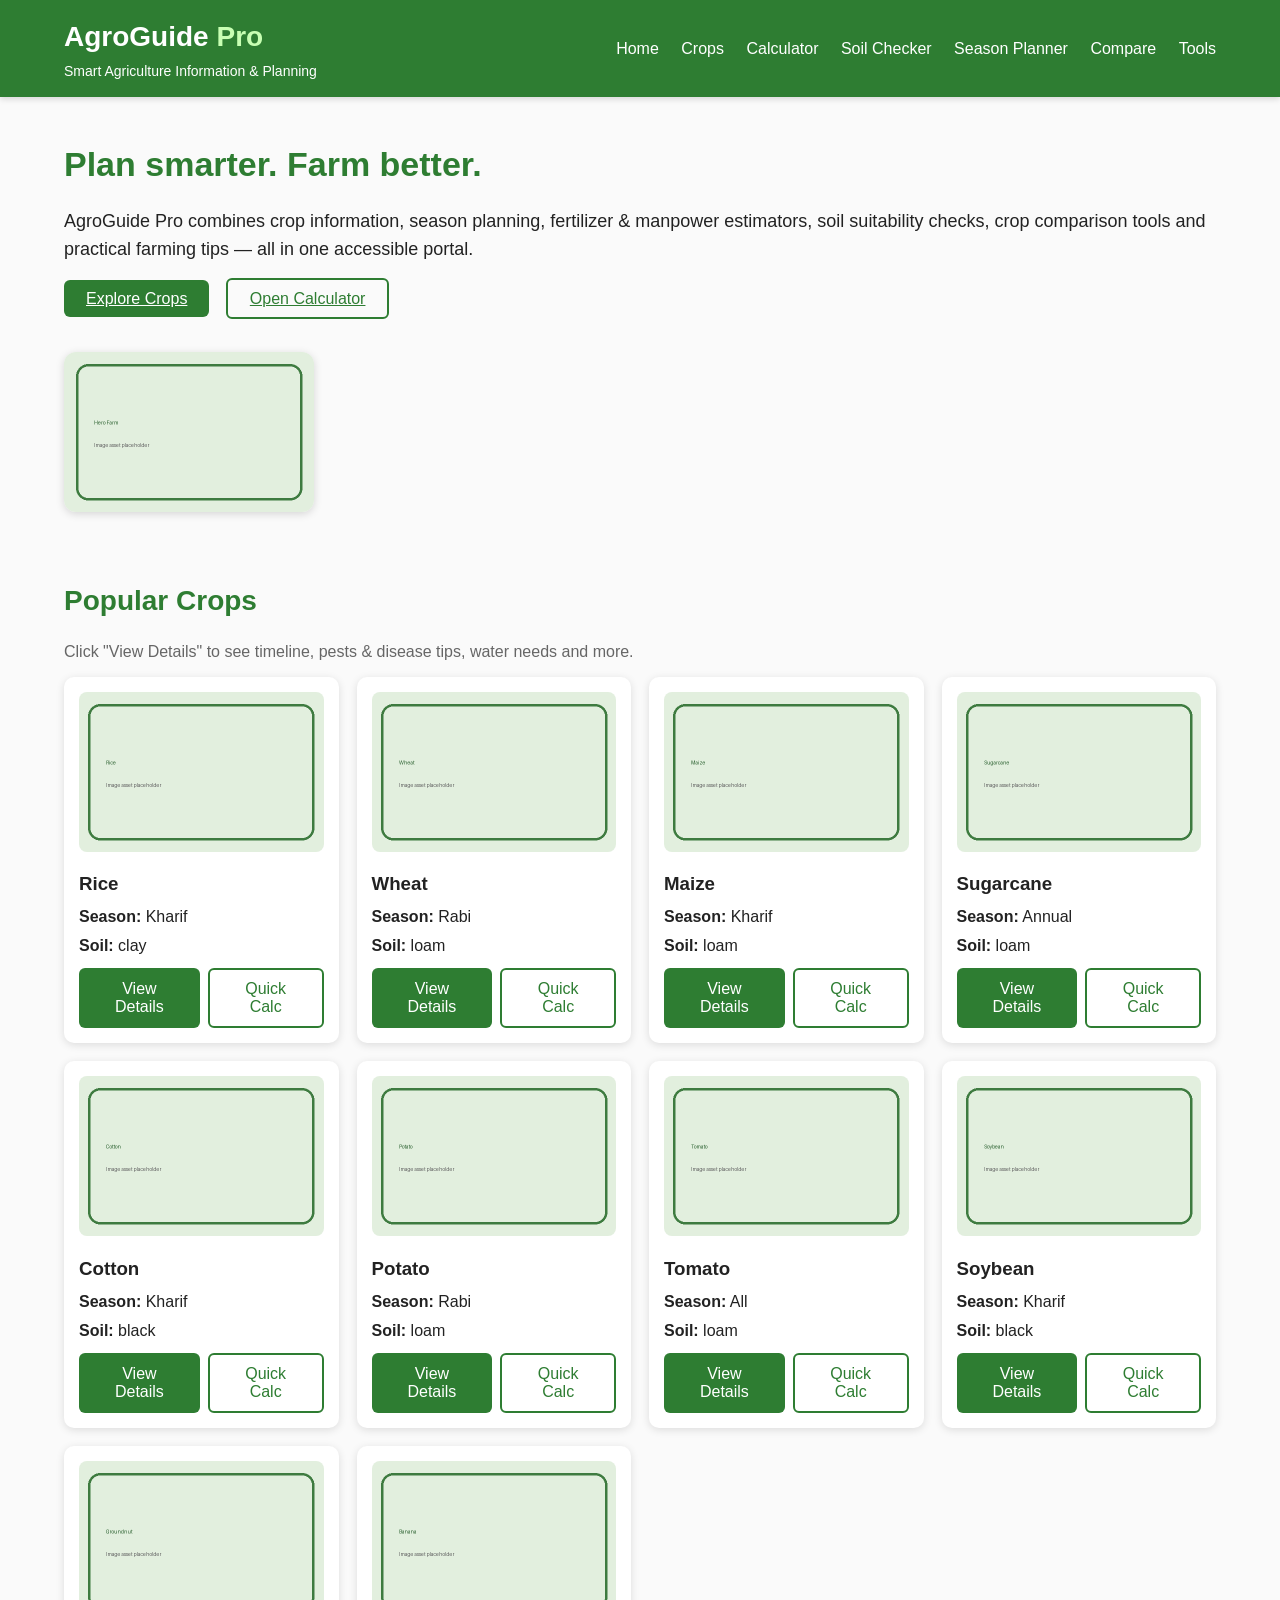
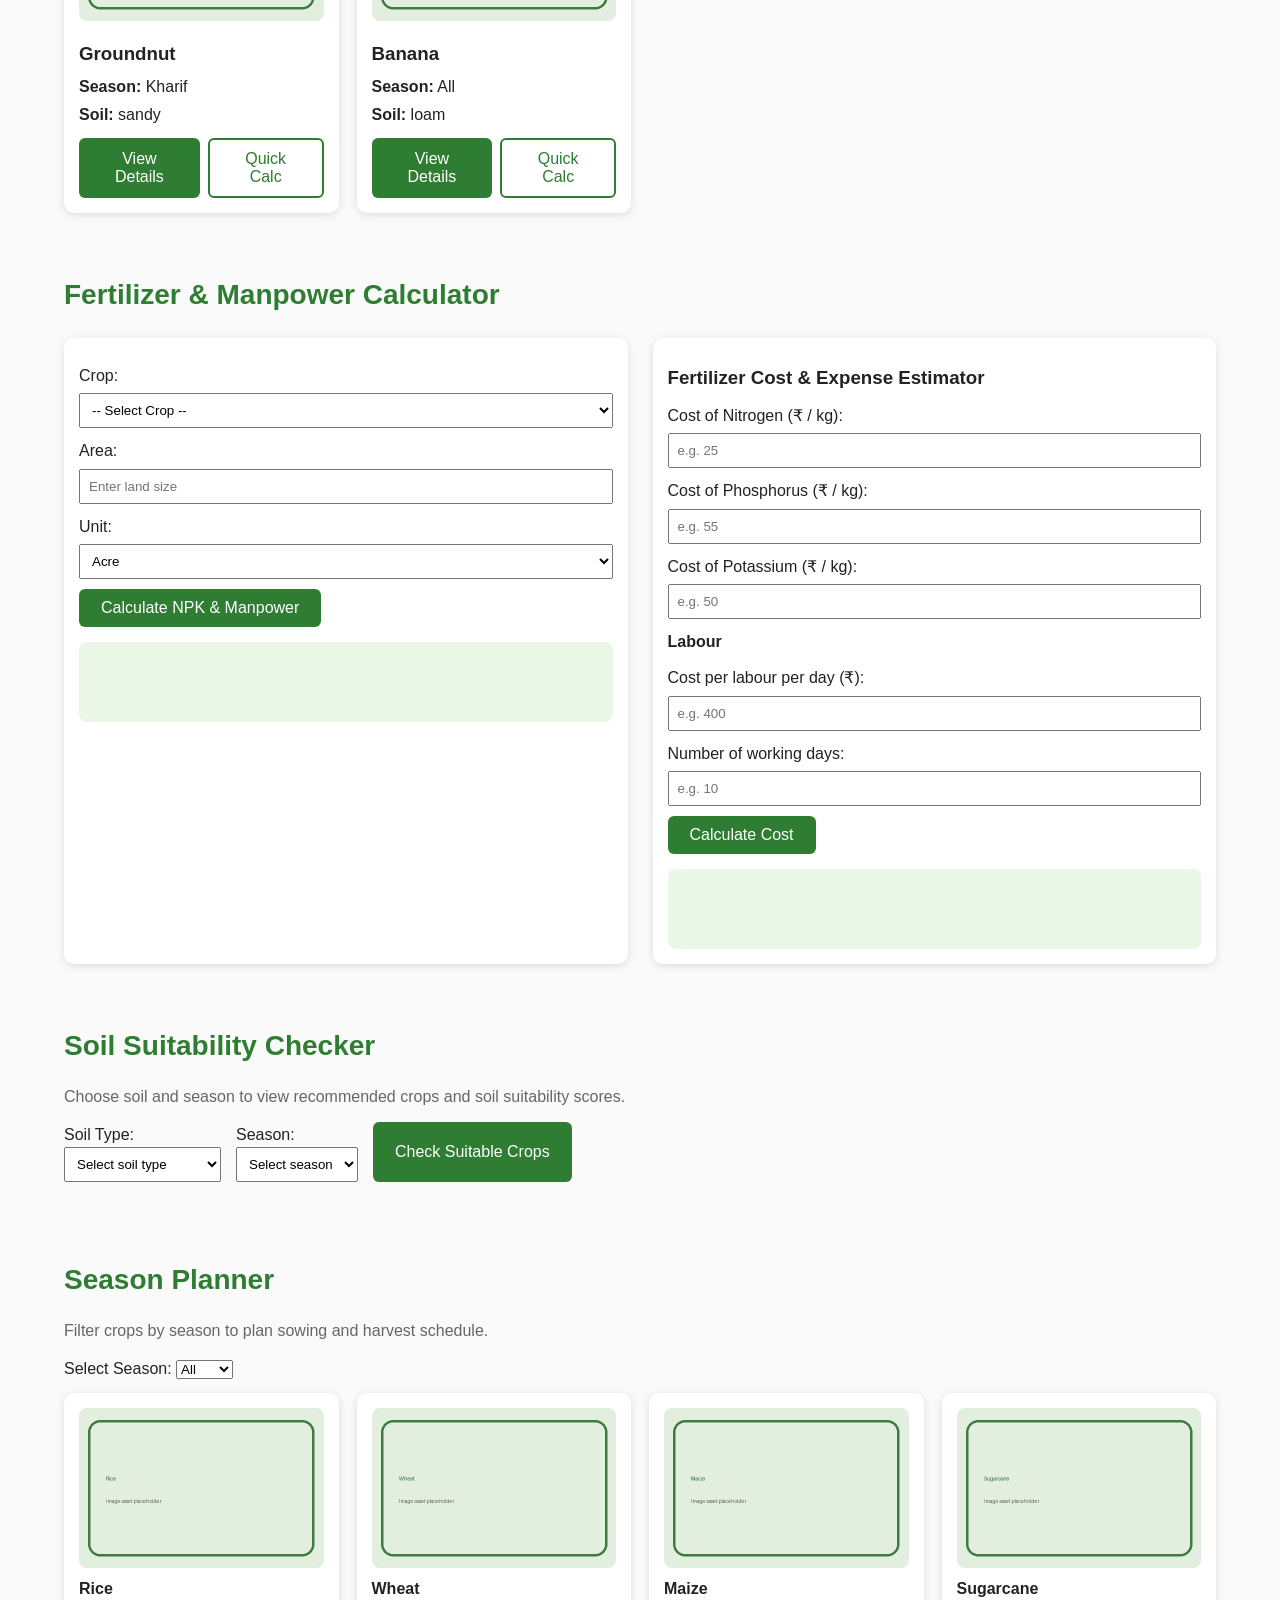
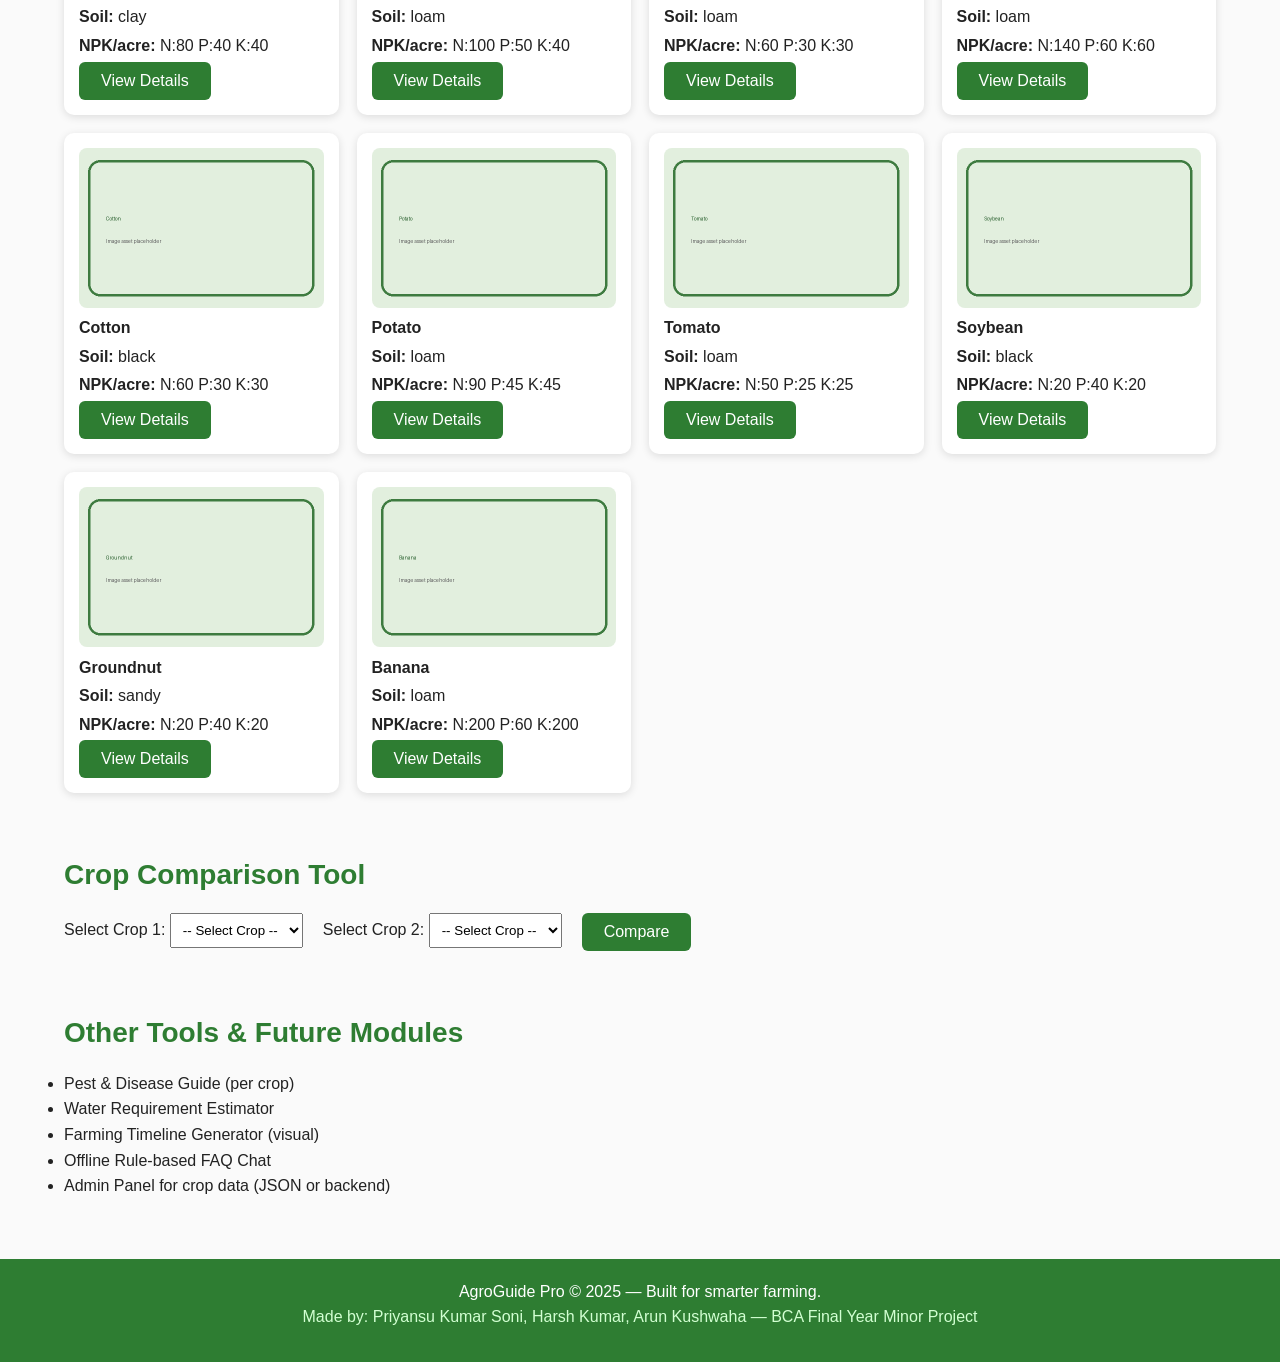
==== index.html @ 1625649f "Fix GitHub Pages deployment structure" ====
<!DOCTYPE html>
<html lang="en">
<head>
  <meta charset="utf-8" />
  <meta name="viewport" content="width=device-width,initial-scale=1" />
  <title>AgroGuide Pro — Smart Agriculture Portal</title>

  <!-- Replace with your own favicon if you want -->
  <link rel="icon" href="images/favicon.png" type="image/png">

  <!-- Main stylesheet -->
  <link rel="stylesheet" href="style.css" />
</head>
<body>

  <!-- HEADER -->
  <header>
    <div class="container header-flex">
      <div class="brand">
        <h1 class="logo">AgroGuide <span>Pro</span></h1>
        <p class="tagline">Smart Agriculture Information & Planning</p>
      </div>

      <nav class="main-nav">
        <a href="#home">Home</a>
        <a href="#crops">Crops</a>
        <a href="#calculator">Calculator</a>
<a href="#soil-checker">Soil Checker</a>
        <a href="#season">Season Planner</a>
        <a href="#compare">Compare</a>
        <a href="#tools">Tools</a>
      </nav>
    </div>
  </header>

  <!-- MAIN -->
  <main class="container">

    <!-- HERO -->
    <section id="home" class="hero">
      <div class="hero-left">
        <h2>Plan smarter. Farm better.</h2>
        <p>
          AgroGuide Pro combines crop information, season planning, fertilizer & manpower estimators,
          soil suitability checks, crop comparison tools and practical farming tips — all in one accessible portal.
        </p>

        <div class="hero-cta">
          <a href="#crops" class="btn">Explore Crops</a>
          <a href="#calculator" class="btn btn-outline">Open Calculator</a>
        </div>
      </div>

      <div class="hero-right">
<!-- decorative / placeholder image -->
        <img src="images/hero-farm.png" alt="Farming" />
      </div>
    </section>

    <!-- CROPS GRID -->
    <section id="crops" class="section">
      <h2>Popular Crops</h2>
      <p class="muted">Click "View Details" to see timeline, pests & disease tips, water needs and more.</p>
      <div id="cropGrid" class="grid"></div>
    </section>

    <!-- CALCULATOR -->
    <section id="calculator" class="section">
      <h2>Fertilizer & Manpower Calculator</h2>

      <div class="calc-grid">
        <div class="card calc">

          <label>Crop:
            <select id="calcCrop"></select>
          </label>

          <label>Area:
            <input type="number" id="calcArea" placeholder="Enter land size" min="0.1" step="0.1" />
          </label>
<label>Unit:
            <select id="calcUnit">
              <option value="acre">Acre</option>
              <option value="hectare">Hectare</option>
            </select>
          </label>

          <button id="calcBtn" class="btn">Calculate NPK & Manpower</button>

          <pre id="calcResult" class="result"></pre>
        </div>

        <div class="card cost">
          <h3>Fertilizer Cost & Expense Estimator</h3>

          <label>Cost of Nitrogen (₹ / kg):
            <input type="number" id="costN" placeholder="e.g. 25" />
          </label>
          <label>Cost of Phosphorus (₹ / kg):
            <input type="number" id="costP" placeholder="e.g. 55" />
          </label>
          <label>Cost of Potassium (₹ / kg):
            <input type="number" id="costK" placeholder="e.g. 50" />
          </label>

          <h4>Labour</h4>
          <label>Cost per labour per day (₹):
<input type="number" id="labourCost" placeholder="e.g. 400" />
          </label>
          <label>Number of working days:
            <input type="number" id="labourDays" placeholder="e.g. 10" />
          </label>

          <button id="costCalcBtn" class="btn">Calculate Cost</button>

          <div id="costResult" class="result"></div>
        </div>
      </div>
    </section>

    <!-- SOIL SUITABILITY -->
    <section id="soil-checker" class="section">
      <h2>Soil Suitability Checker</h2>
      <p class="muted">Choose soil and season to view recommended crops and soil suitability scores.</p>

      <div class="inline-controls">
        <label>Soil Type:
          <select id="soilTypeSelect">
            <option value="">Select soil type</option>
            <option value="Loamy">Loamy</option>
            <option value="Sandy">Sandy</option>
            <option value="Sandy Loam">Sandy Loam</option>
            <option value="Clayey">Clayey</option>
            <option value="Well-drained Loamy">Well-drained Loamy</option>
</select>
        </label>

        <label>Season:
          <select id="soilSeasonSelect">
            <option value="">Select season</option>
            <option value="kharif">Kharif</option>
            <option value="rabi">Rabi</option>
            <option value="zaid">Zaid</option>
          </select>
        </label>

        <button class="btn" id="soilCheckBtn">Check Suitable Crops</button>
      </div>

      <div id="soilResult" class="grid" style="margin-top:16px;"></div>
    </section>

    <!-- SEASON PLANNER -->
    <section id="season" class="section">
      <h2>Season Planner</h2>
      <p class="muted">Filter crops by season to plan sowing and harvest schedule.</p>

      <label>Select Season:
        <select id="seasonSelect">
          <option value="all">All</option>
          <option value="kharif">Kharif</option>
<option value="rabi">Rabi</option>
          <option value="zaid">Zaid</option>
        </select>
      </label>

      <div id="seasonGrid" class="grid" style="margin-top:12px;"></div>
    </section>

    <!-- COMPARE TOOL -->
    <section id="compare" class="section">
      <h2>Crop Comparison Tool</h2>

      <div class="compare-controls">
        <label>Select Crop 1:
          <select id="compare1"></select>
        </label>

        <label>Select Crop 2:
          <select id="compare2"></select>
        </label>

        <button class="btn" id="compareBtn">Compare</button>
      </div>

      <div id="comparisonResult" style="margin-top:12px;"></div>
    </section>
<!-- TOOLS (other modules & placeholders) -->
    <section id="tools" class="section">
      <h2>Other Tools & Future Modules</h2>
      <ul>
        <li>Pest & Disease Guide (per crop)</li>
        <li>Water Requirement Estimator</li>
        <li>Farming Timeline Generator (visual)</li>
        <li>Offline Rule-based FAQ Chat</li>
        <li>Admin Panel for crop data (JSON or backend)</li>
      </ul>
    </section>

  </main>

  <!-- FOOTER -->
  <footer>
    <div class="container">
      <p>AgroGuide Pro © 2025 — Built for smarter farming.</p>
      <p class="muted">Made by: Priyansu Kumar Soni, Harsh Kumar, Arun Kushwaha — BCA Final Year
Minor Project</p>
    </div>
  </footer>

  <!-- Crop Details Modal (placed at end to avoid layout shift) -->
  <div id="cropModal" class="modal" aria-hidden="true">
    <div class="modal-content">
      <button class="close-btn" onclick="closeCropDetails()" aria-label="Close">&times;</button>
<div id="modalBody"></div>
    </div>
  </div>

  <!-- Main JS -->
  <script src="script.js"></script>

  <!-- Small inline helper for accessibility (optional) -->
  <script>
    // ensure keyboard accessibility for modal close
    document.addEventListener('keydown', function(e) {
      if (e.key === "Escape") {
        const modal = document.getElementById('cropModal');
        if (modal && modal.style.display === 'flex') closeCropDetails();
      }
    });
  </script>
</body>
</html>
---- style.css ----
/* -------------------------------------------------------
   GENERAL RESET
---------------------------------------------------------*/
* {
  margin: 0;
padding: 0;
  box-sizing: border-box;
}

html {
  scroll-behavior: smooth;
}

body {
  font-family: "Segoe UI", Arial, sans-serif;
  color: #222;
  background: #fafafa;
  line-height: 1.6;
}

.container {
  width: 90%;
  max-width: 1250px;
  margin: auto;
}

/* -------------------------------------------------------
   HEADER & NAVBAR
---------------------------------------------------------*/
header {
  background: #2e7d32;
  padding: 15px 0;
color: #fff;
  box-shadow: 0 2px 6px rgba(0,0,0,0.15);
}

.header-flex {
  display: flex;
  justify-content: space-between;
  align-items: center;
}

.logo {
  font-size: 28px;
  font-weight: 700;
}

.logo span {
  color: #c8ffb3;
}

.tagline {
  font-size: 14px;
}

.main-nav a {
  color: white;
  margin-left: 18px;
  font-size: 16px;
text-decoration: none;
  font-weight: 500;
}

.main-nav a:hover {
  text-decoration: underline;
}

/* -------------------------------------------------------
   HERO SECTION (Updated)
---------------------------------------------------------*/
.hero {
  margin-top: 40px;
  display: flex;
  align-items: center;
  justify-content: space-between;
  gap: 40px;
  flex-wrap: wrap; /* Makes it responsive */
}

.hero-left h2 {
  font-size: 34px;
  margin-bottom: 15px;
  color: #2e7d32;
}

.hero-left p {
font-size: 18px;
  margin-bottom: 22px;
}

.hero-cta .btn {
  margin-right: 12px;
}

/* FIXED IMAGE SIZE */
.hero-right img {
  width: 250px;         /* ↓ Smaller and cleaner */
  max-width: 100%;      /* Prevents overflow */
  height: auto;
  border-radius: 12px;
  box-shadow: 0 2px 8px rgba(0,0,0,0.15);
}

/* Optional: center image on small screens */
@media (max-width: 768px) {
  .hero {
    flex-direction: column-reverse;
    text-align: center;
  }

  .hero-right img {
    width: 200px;  /* even smaller on mobile */
  }
}


/* -------------------------------------------------------
   BUTTONS
---------------------------------------------------------*/
.btn {
  padding: 10px 22px;
  font-size: 16px;
  background: #2e7d32;
  border: none;
  border-radius: 6px;
  color: white;
  cursor: pointer;
}

.btn:hover {
  background: #236227;
}

.btn-outline {
  background: transparent;
  border: 2px solid #2e7d32;
  color: #2e7d32;
}

.btn-outline:hover {
background: #2e7d32;
  color: white;
}

/* -------------------------------------------------------
   SECTION STYLING
---------------------------------------------------------*/
.section {
  margin-top: 60px;
}

.section h2 {
  font-size: 28px;
  margin-bottom: 15px;
  color: #2e7d32;
}

.muted {
  color: #666;
  margin-bottom: 12px;
}

/* -------------------------------------------------------
   CROPS GRID
---------------------------------------------------------*/
.grid {
  display: grid;
grid-template-columns: repeat(auto-fill, minmax(230px, 1fr));
  gap: 18px;
}

.card, .crop-card {
  background: white;
  padding: 15px;
  border-radius: 10px;
  box-shadow: 0 2px 8px rgba(0,0,0,0.12);
}

.crop-card img,
.card img {
  width: 100%;
  height: 160px;
  object-fit: cover;
  border-radius: 8px;
}

.card h3, .crop-card h3 {
  margin: 10px 0 5px 0;
}

.card p, .crop-card p {
  margin: 3px 0;
}
/* -------------------------------------------------------
   CALCULATOR
---------------------------------------------------------*/
.calc-grid {
  display: grid;
  grid-template-columns: 1fr 1fr;
  gap: 25px;
  margin-top: 20px;
}

.card.calc label,
.card.cost label {
  display: block;
  margin: 10px 0;
}

.card.calc input,
.card.cost input,
.card.calc select,
.card.cost select {
  width: 100%;
  padding: 8px;
  margin-top: 5px;
}

.result {
  margin-top: 15px;
padding: 12px;
  background: #eaf7e6;
  border-radius: 8px;
  min-height: 80px;
}

/* -------------------------------------------------------
   SOIL CHECKER
---------------------------------------------------------*/
.inline-controls {
  display: flex;
  gap: 15px;
  flex-wrap: wrap;
}

.inline-controls label {
  display: flex;
  flex-direction: column;
}

.inline-controls select {
  padding: 8px;
}

/* -------------------------------------------------------
   COMPARE TOOL
---------------------------------------------------------*/
.compare-controls {
  display: flex;
  gap: 20px;
  flex-wrap: wrap;
}

.compare-controls select {
  padding: 8px;
}

.compare-table {
  width: 100%;
  border-collapse: collapse;
}

.compare-table th,
.compare-table td {
  border: 1px solid #ccc;
  padding: 10px;
  text-align: center;
}

.compare-table th {
  background: #e8f5e9;
}

/* -------------------------------------------------------
MODAL
---------------------------------------------------------*/
.modal {
  display: none;
  position: fixed;
  z-index: 999;
  left: 0; top: 0;
  width: 100%;
  height: 100%;
  background: rgba(0,0,0,0.55);
  justify-content: center;
  align-items: center;
  padding: 20px;
}

.modal-content {
  background: #fff;
  width: 90%;
  max-width: 700px;
  border-radius: 12px;
  padding: 20px;
  max-height: 85vh;
  overflow-y: auto;
  position: relative;
  animation: fadeIn 0.2s ease;
}
.close-btn {
  position: absolute;
  right: 14px;
  top: 10px;
  font-size: 28px;
  cursor: pointer;
  border: none;
  background: transparent;
}

.modal-section {
  margin-top: 15px;
}

.modal-section h3 {
  color: #236227;
  margin-bottom: 8px;
}

@keyframes fadeIn {
  from { opacity: 0; transform: scale(0.9); }
  to { opacity: 1; transform: scale(1); }
}

/* -------------------------------------------------------
   FOOTER
---------------------------------------------------------*/
footer {
  margin-top: 60px;
  background: #2e7d32;
  padding: 20px 0;
  text-align: center;
  color: white;
}

footer .muted {
  color: #d2ffd2;
}

/* -------------------------------------------------------
   RESPONSIVE
---------------------------------------------------------*/
@media (max-width: 900px) {
  .hero {
    flex-direction: column;
    text-align: center;
  }

  .hero-right img {
    width: 90%;
  }

  .calc-grid {
    grid-template-columns: 1fr;
}

  .inline-controls,
  .compare-controls {
    flex-direction: column;
  }
}
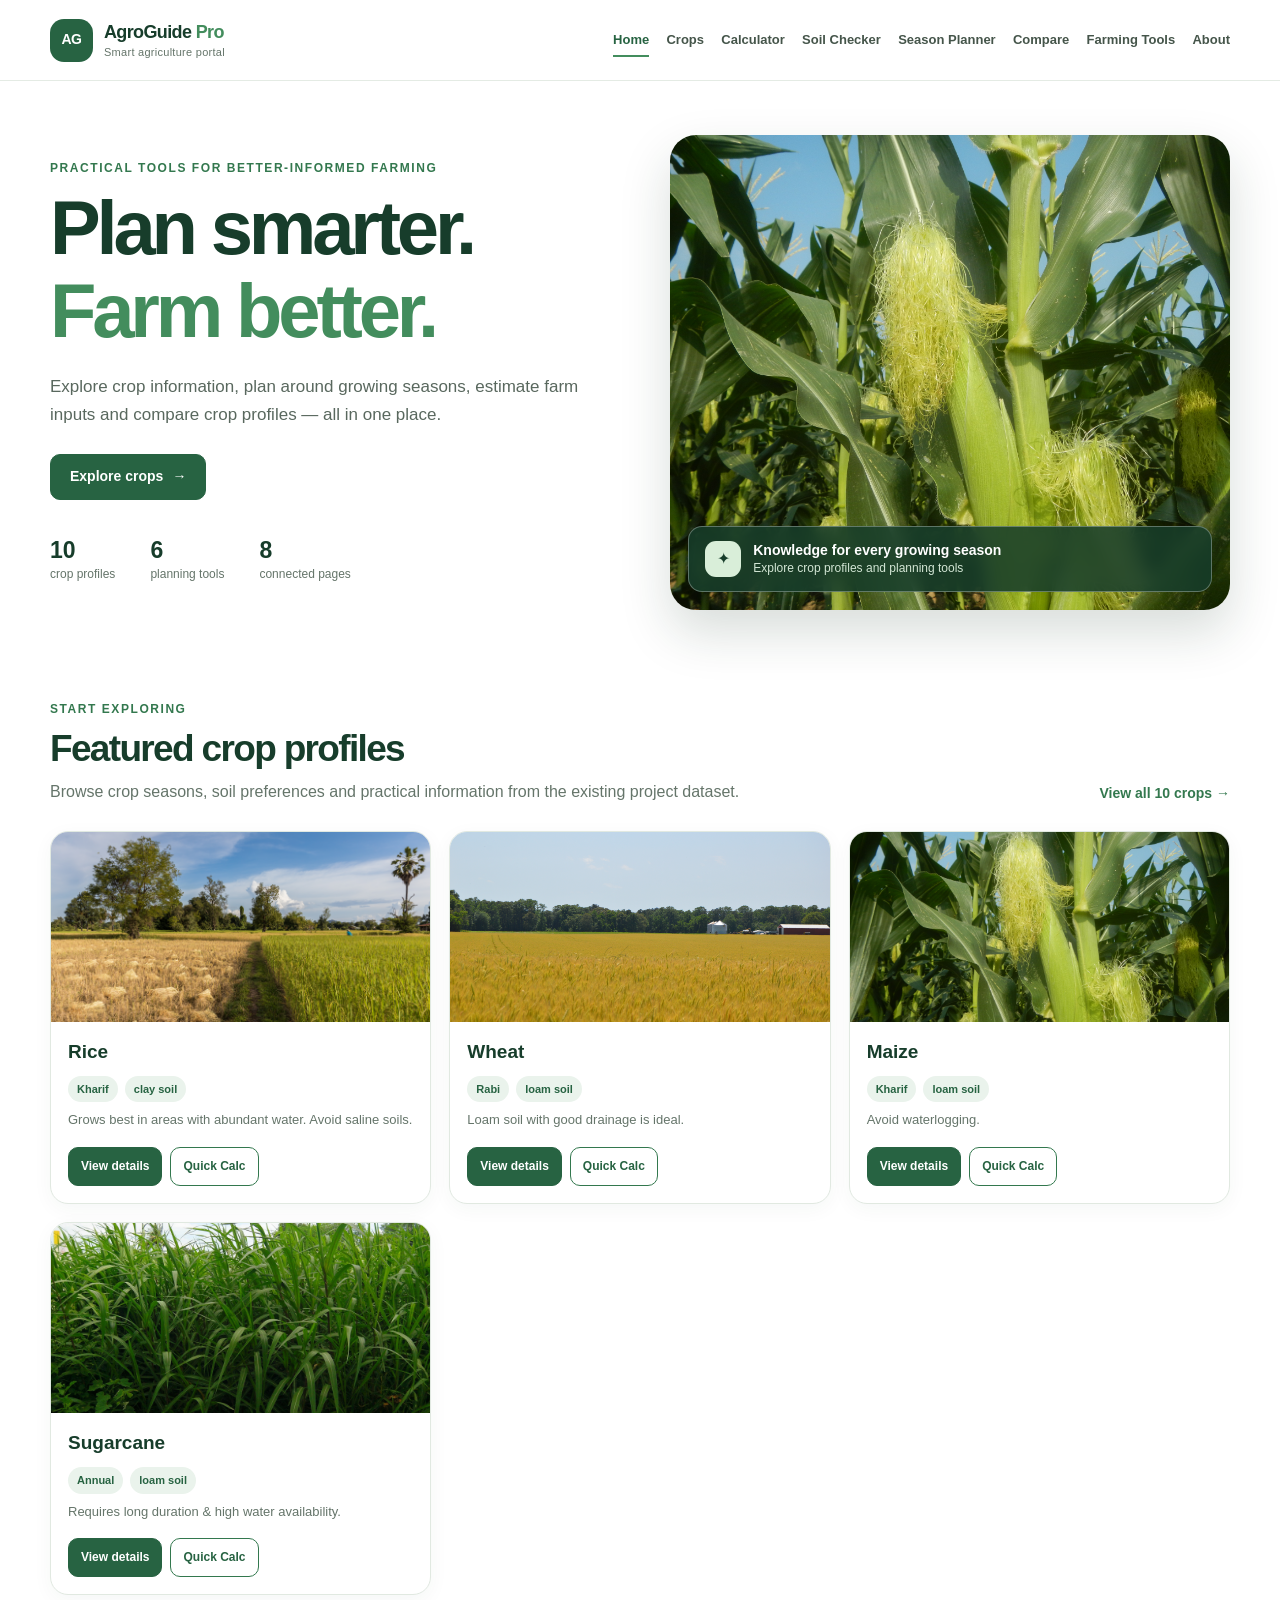
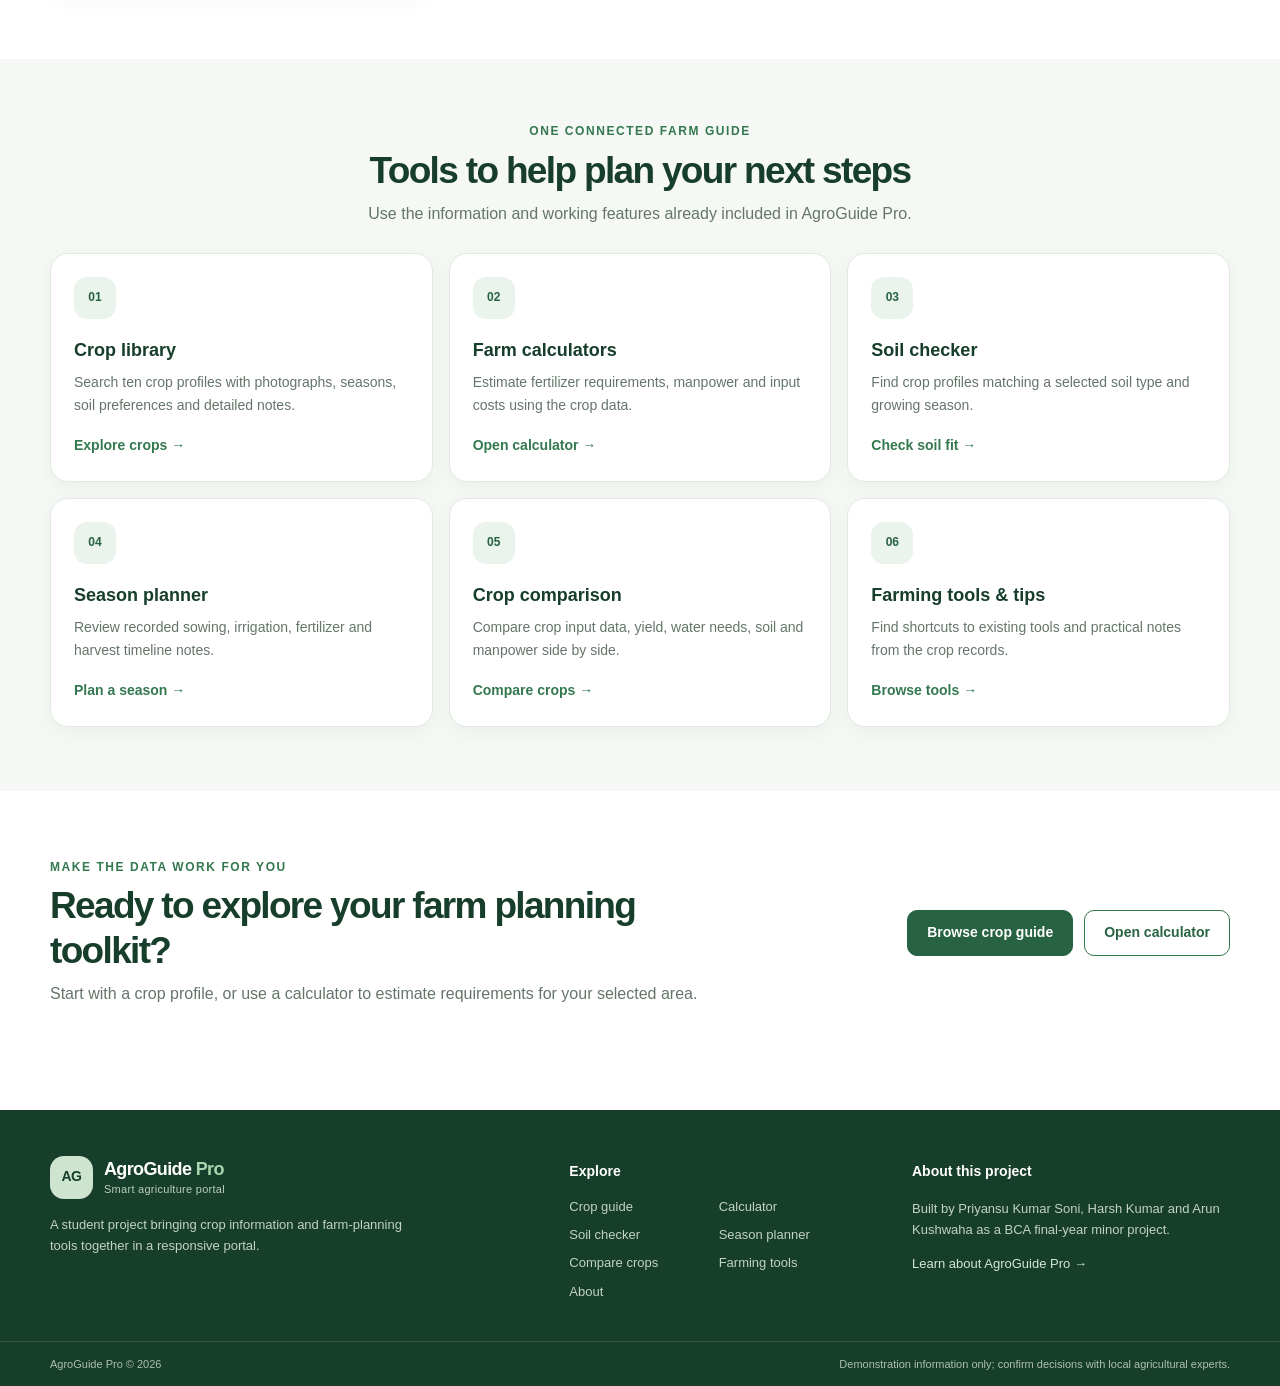
==== commit 79fa05d5: "Update AgroGuide pro website features" ====
--- a/index.html
+++ b/index.html
@@ -1,233 +1,97 @@
 <!DOCTYPE html>
 <html lang="en">
 <head>
-  <meta charset="utf-8" />
-  <meta name="viewport" content="width=device-width,initial-scale=1" />
-  <title>AgroGuide Pro — Smart Agriculture Portal</title>
-
-  <!-- Replace with your own favicon if you want -->
-  <link rel="icon" href="images/favicon.png" type="image/png">
-
-  <!-- Main stylesheet -->
-  <link rel="stylesheet" href="style.css" />
+  <meta charset="utf-8">
+  <meta name="viewport" content="width=device-width, initial-scale=1">
+  <meta name="theme-color" content="#173d2b">
+  <meta name="description" content="Explore AgroGuide Pro's crop library, farm calculators, soil checker and season planning tools.">
+  <title>AgroGuide Pro | Plan smarter. Farm better.</title>
+  <link rel="icon" type="image/svg+xml" href="favicon.svg">
+  <link rel="stylesheet" href="style.css">
+  <script src="script.js" defer></script>
 </head>
 <body>
-
-  <!-- HEADER -->
-  <header>
-    <div class="container header-flex">
-      <div class="brand">
-        <h1 class="logo">AgroGuide <span>Pro</span></h1>
-        <p class="tagline">Smart Agriculture Information & Planning</p>
-      </div>
-
-      <nav class="main-nav">
-        <a href="#home">Home</a>
-        <a href="#crops">Crops</a>
-        <a href="#calculator">Calculator</a>
-<a href="#soil-checker">Soil Checker</a>
-        <a href="#season">Season Planner</a>
-        <a href="#compare">Compare</a>
-        <a href="#tools">Tools</a>
+  <header class="site-header">
+    <div class="container header-inner">
+      <a class="brand" href="index.html" aria-label="AgroGuide Pro home">
+        <span class="brand-mark" aria-hidden="true">AG</span>
+        <span class="brand-copy"><span class="brand-name">AgroGuide <span>Pro</span></span><span class="brand-tagline">Smart agriculture portal</span></span>
+      </a>
+      <button class="menu-toggle" type="button" aria-label="Open navigation menu" aria-expanded="false" aria-controls="mainNav">
+        <svg viewBox="0 0 24 24" fill="none" stroke="currentColor" stroke-width="2" aria-hidden="true"><path d="M4 6h16M4 12h16M4 18h16"></path></svg>
+      </button>
+      <nav class="main-nav" id="mainNav" aria-label="Main navigation">
+        <a href="index.html" aria-current="page">Home</a><a href="crops.html">Crops</a><a href="calculator.html">Calculator</a><a href="soil-checker.html">Soil Checker</a><a href="season-planner.html">Season Planner</a><a href="crop-comparison.html">Compare</a><a href="farming-tools.html">Farming Tools</a><a href="about.html">About</a>
       </nav>
     </div>
   </header>
 
-  <!-- MAIN -->
-  <main class="container">
-
-    <!-- HERO -->
-    <section id="home" class="hero">
-      <div class="hero-left">
-        <h2>Plan smarter. Farm better.</h2>
-        <p>
-          AgroGuide Pro combines crop information, season planning, fertilizer & manpower estimators,
-          soil suitability checks, crop comparison tools and practical farming tips — all in one accessible portal.
-        </p>
-
-        <div class="hero-cta">
-          <a href="#crops" class="btn">Explore Crops</a>
-          <a href="#calculator" class="btn btn-outline">Open Calculator</a>
+  <main>
+    <section class="hero container">
+      <div class="hero-copy">
+        <p class="eyebrow">Practical tools for better-informed farming</p>
+        <h1>Plan smarter.<br><span>Farm better.</span></h1>
+        <p class="hero-description">Explore crop information, plan around growing seasons, estimate farm inputs and compare crop profiles — all in one place.</p>
+        <div class="hero-actions">
+          <a class="btn" href="crops.html">Explore crops <span aria-hidden="true">&rarr;</span></a>
+          <a class="btn btn-light" href="farming-tools.html">Discover farm tools</a>
+        </div>
+        <div class="hero-highlights" aria-label="Project overview">
+          <div><strong>10</strong><span>crop profiles</span></div>
+          <div><strong>6</strong><span>planning tools</span></div>
+          <div><strong>8</strong><span>connected pages</span></div>
         </div>
       </div>
-
-      <div class="hero-right">
-<!-- decorative / placeholder image -->
-        <img src="images/hero-farm.png" alt="Farming" />
+      <div class="hero-visual">
+        <img src="images/maize.jpg" alt="Rows of crops growing in a green agricultural field" fetchpriority="high">
+        <div class="hero-photo-caption"><span class="caption-icon" aria-hidden="true">✦</span><span><strong>Knowledge for every growing season</strong><small>Explore crop profiles and planning tools</small></span></div>
       </div>
     </section>
 
-    <!-- CROPS GRID -->
-    <section id="crops" class="section">
-      <h2>Popular Crops</h2>
-      <p class="muted">Click "View Details" to see timeline, pests & disease tips, water needs and more.</p>
-      <div id="cropGrid" class="grid"></div>
+    <section class="section container" aria-labelledby="featuredTitle">
+      <div class="section-heading">
+        <div><p class="eyebrow">Start exploring</p><h2 id="featuredTitle">Featured crop profiles</h2><p>Browse crop seasons, soil preferences and practical information from the existing project dataset.</p></div>
+        <a class="text-link" href="crops.html">View all 10 crops <span aria-hidden="true">&rarr;</span></a>
+      </div>
+      <div id="cropGrid" class="grid crop-grid" aria-live="polite"></div>
     </section>
 
-    <!-- CALCULATOR -->
-    <section id="calculator" class="section">
-      <h2>Fertilizer & Manpower Calculator</h2>
-
-      <div class="calc-grid">
-        <div class="card calc">
-
-          <label>Crop:
-            <select id="calcCrop"></select>
-          </label>
-
-          <label>Area:
-            <input type="number" id="calcArea" placeholder="Enter land size" min="0.1" step="0.1" />
-          </label>
-<label>Unit:
-            <select id="calcUnit">
-              <option value="acre">Acre</option>
-              <option value="hectare">Hectare</option>
-            </select>
-          </label>
-
-          <button id="calcBtn" class="btn">Calculate NPK & Manpower</button>
-
-          <pre id="calcResult" class="result"></pre>
+    <section class="section features-section">
+      <div class="container">
+        <div class="section-heading section-heading-centered">
+          <div><p class="eyebrow">One connected farm guide</p><h2>Tools to help plan your next steps</h2><p>Use the information and working features already included in AgroGuide Pro.</p></div>
         </div>
-
-        <div class="card cost">
-          <h3>Fertilizer Cost & Expense Estimator</h3>
-
-          <label>Cost of Nitrogen (₹ / kg):
-            <input type="number" id="costN" placeholder="e.g. 25" />
-          </label>
-          <label>Cost of Phosphorus (₹ / kg):
-            <input type="number" id="costP" placeholder="e.g. 55" />
-          </label>
-          <label>Cost of Potassium (₹ / kg):
-            <input type="number" id="costK" placeholder="e.g. 50" />
-          </label>
-
-          <h4>Labour</h4>
-          <label>Cost per labour per day (₹):
-<input type="number" id="labourCost" placeholder="e.g. 400" />
-          </label>
-          <label>Number of working days:
-            <input type="number" id="labourDays" placeholder="e.g. 10" />
-          </label>
-
-          <button id="costCalcBtn" class="btn">Calculate Cost</button>
-
-          <div id="costResult" class="result"></div>
+        <div class="feature-grid">
+          <a class="feature-card" href="crops.html"><span class="feature-icon" aria-hidden="true">01</span><h3>Crop library</h3><p>Search ten crop profiles with photographs, seasons, soil preferences and detailed notes.</p><span class="text-link">Explore crops <span aria-hidden="true">&rarr;</span></span></a>
+          <a class="feature-card" href="calculator.html"><span class="feature-icon" aria-hidden="true">02</span><h3>Farm calculators</h3><p>Estimate fertilizer requirements, manpower and input costs using the crop data.</p><span class="text-link">Open calculator <span aria-hidden="true">&rarr;</span></span></a>
+          <a class="feature-card" href="soil-checker.html"><span class="feature-icon" aria-hidden="true">03</span><h3>Soil checker</h3><p>Find crop profiles matching a selected soil type and growing season.</p><span class="text-link">Check soil fit <span aria-hidden="true">&rarr;</span></span></a>
+          <a class="feature-card" href="season-planner.html"><span class="feature-icon" aria-hidden="true">04</span><h3>Season planner</h3><p>Review recorded sowing, irrigation, fertilizer and harvest timeline notes.</p><span class="text-link">Plan a season <span aria-hidden="true">&rarr;</span></span></a>
+          <a class="feature-card" href="crop-comparison.html"><span class="feature-icon" aria-hidden="true">05</span><h3>Crop comparison</h3><p>Compare crop input data, yield, water needs, soil and manpower side by side.</p><span class="text-link">Compare crops <span aria-hidden="true">&rarr;</span></span></a>
+          <a class="feature-card" href="farming-tools.html"><span class="feature-icon" aria-hidden="true">06</span><h3>Farming tools &amp; tips</h3><p>Find shortcuts to existing tools and practical notes from the crop records.</p><span class="text-link">Browse tools <span aria-hidden="true">&rarr;</span></span></a>
         </div>
       </div>
     </section>
 
-    <!-- SOIL SUITABILITY -->
-    <section id="soil-checker" class="section">
-      <h2>Soil Suitability Checker</h2>
-      <p class="muted">Choose soil and season to view recommended crops and soil suitability scores.</p>
-
-      <div class="inline-controls">
-        <label>Soil Type:
-          <select id="soilTypeSelect">
-            <option value="">Select soil type</option>
-            <option value="Loamy">Loamy</option>
-            <option value="Sandy">Sandy</option>
-            <option value="Sandy Loam">Sandy Loam</option>
-            <option value="Clayey">Clayey</option>
-            <option value="Well-drained Loamy">Well-drained Loamy</option>
-</select>
-        </label>
-
-        <label>Season:
-          <select id="soilSeasonSelect">
-            <option value="">Select season</option>
-            <option value="kharif">Kharif</option>
-            <option value="rabi">Rabi</option>
-            <option value="zaid">Zaid</option>
-          </select>
-        </label>
-
-        <button class="btn" id="soilCheckBtn">Check Suitable Crops</button>
-      </div>
-
-      <div id="soilResult" class="grid" style="margin-top:16px;"></div>
+    <section class="container home-cta">
+      <div><p class="eyebrow">Make the data work for you</p><h2>Ready to explore your farm planning toolkit?</h2><p>Start with a crop profile, or use a calculator to estimate requirements for your selected area.</p></div>
+      <div class="hero-actions"><a class="btn" href="crops.html">Browse crop guide</a><a class="btn btn-outline" href="calculator.html">Open calculator</a></div>
     </section>
-
-    <!-- SEASON PLANNER -->
-    <section id="season" class="section">
-      <h2>Season Planner</h2>
-      <p class="muted">Filter crops by season to plan sowing and harvest schedule.</p>
-
-      <label>Select Season:
-        <select id="seasonSelect">
-          <option value="all">All</option>
-          <option value="kharif">Kharif</option>
-<option value="rabi">Rabi</option>
-          <option value="zaid">Zaid</option>
-        </select>
-      </label>
-
-      <div id="seasonGrid" class="grid" style="margin-top:12px;"></div>
-    </section>
-
-    <!-- COMPARE TOOL -->
-    <section id="compare" class="section">
-      <h2>Crop Comparison Tool</h2>
-
-      <div class="compare-controls">
-        <label>Select Crop 1:
-          <select id="compare1"></select>
-        </label>
-
-        <label>Select Crop 2:
-          <select id="compare2"></select>
-        </label>
-
-        <button class="btn" id="compareBtn">Compare</button>
-      </div>
-
-      <div id="comparisonResult" style="margin-top:12px;"></div>
-    </section>
-<!-- TOOLS (other modules & placeholders) -->
-    <section id="tools" class="section">
-      <h2>Other Tools & Future Modules</h2>
-      <ul>
-        <li>Pest & Disease Guide (per crop)</li>
-        <li>Water Requirement Estimator</li>
-        <li>Farming Timeline Generator (visual)</li>
-        <li>Offline Rule-based FAQ Chat</li>
-        <li>Admin Panel for crop data (JSON or backend)</li>
-      </ul>
-    </section>
-
   </main>
 
-  <!-- FOOTER -->
-  <footer>
-    <div class="container">
-      <p>AgroGuide Pro © 2025 — Built for smarter farming.</p>
-      <p class="muted">Made by: Priyansu Kumar Soni, Harsh Kumar, Arun Kushwaha — BCA Final Year
-Minor Project</p>
+  <footer class="site-footer">
+    <div class="container footer-main">
+      <div class="footer-brand"><a class="brand" href="index.html" aria-label="AgroGuide Pro home"><span class="brand-mark" aria-hidden="true">AG</span><span class="brand-copy"><span class="brand-name">AgroGuide <span>Pro</span></span><span class="brand-tagline">Smart agriculture portal</span></span></a><p>A student project bringing crop information and farm-planning tools together in a responsive portal.</p></div>
+      <div class="footer-col"><h2>Explore</h2><div class="footer-links"><a href="crops.html">Crop guide</a><a href="calculator.html">Calculator</a><a href="soil-checker.html">Soil checker</a><a href="season-planner.html">Season planner</a><a href="crop-comparison.html">Compare crops</a><a href="farming-tools.html">Farming tools</a><a href="about.html">About</a></div></div>
+      <div class="footer-col"><h2>About this project</h2><p>Built by Priyansu Kumar Soni, Harsh Kumar and Arun Kushwaha as a BCA final-year minor project.</p><a class="footer-about-link" href="about.html">Learn about AgroGuide Pro <span aria-hidden="true">&rarr;</span></a></div>
     </div>
+    <div class="footer-bottom"><div class="container"><p>AgroGuide Pro &copy; <span data-current-year>2026</span></p><p>Demonstration information only; confirm decisions with local agricultural experts.</p></div></div>
   </footer>
 
-  <!-- Crop Details Modal (placed at end to avoid layout shift) -->
-  <div id="cropModal" class="modal" aria-hidden="true">
-    <div class="modal-content">
-      <button class="close-btn" onclick="closeCropDetails()" aria-label="Close">&times;</button>
-<div id="modalBody"></div>
+  <div class="modal" id="cropModal" aria-hidden="true">
+    <div class="modal-content" role="dialog" aria-modal="true" aria-labelledby="modalHeading">
+      <button class="modal-close" id="modalClose" type="button" aria-label="Close crop details">&times;</button>
+      <div id="modalBody"></div>
     </div>
   </div>
-
-  <!-- Main JS -->
-  <script src="script.js"></script>
-
-  <!-- Small inline helper for accessibility (optional) -->
-  <script>
-    // ensure keyboard accessibility for modal close
-    document.addEventListener('keydown', function(e) {
-      if (e.key === "Escape") {
-        const modal = document.getElementById('cropModal');
-        if (modal && modal.style.display === 'flex') closeCropDetails();
-      }
-    });
-  </script>
 </body>
 </html>
--- a/style.css
+++ b/style.css
@@ -1,361 +1,457 @@
-/* -------------------------------------------------------
-   GENERAL RESET
----------------------------------------------------------*/
-* {
+:root {
+  color-scheme: light;
+  --green-950: #173d2b;
+  --green-900: #1d4b35;
+  --green-800: #276342;
+  --green-700: #33784e;
+  --green-600: #438d5d;
+  --green-100: #eaf3ec;
+  --green-50: #f5f8f4;
+  --ink: #203128;
+  --muted: #65756a;
+  --line: #e1e9e1;
+  --white: #fff;
+  --shadow: 0 12px 36px rgba(27, 61, 42, .08);
+  --radius: 18px;
+}
+
+* { box-sizing: border-box; }
+html { scroll-behavior: smooth; }
+body {
+  min-width: 0;
   margin: 0;
-padding: 0;
-  box-sizing: border-box;
-}
-
-html {
-  scroll-behavior: smooth;
-}
-
-body {
-  font-family: "Segoe UI", Arial, sans-serif;
-  color: #222;
-  background: #fafafa;
-  line-height: 1.6;
-}
-
-.container {
-  width: 90%;
-  max-width: 1250px;
-  margin: auto;
-}
-
-/* -------------------------------------------------------
-   HEADER & NAVBAR
----------------------------------------------------------*/
-header {
-  background: #2e7d32;
-  padding: 15px 0;
-color: #fff;
-  box-shadow: 0 2px 6px rgba(0,0,0,0.15);
-}
-
-.header-flex {
-  display: flex;
-  justify-content: space-between;
+  color: var(--ink);
+  background: var(--white);
+  font-family: "Segoe UI", "Helvetica Neue", Arial, sans-serif;
+  font-size: 16px;
+  line-height: 1.65;
+  -webkit-font-smoothing: antialiased;
+}
+img { display: block; max-width: 100%; }
+a { color: inherit; }
+button, input, select { font: inherit; }
+button, a, select { -webkit-tap-highlight-color: transparent; }
+button:focus-visible, a:focus-visible, input:focus-visible, select:focus-visible {
+  outline: 3px solid #91c79d;
+  outline-offset: 3px;
+}
+.container { width: min(1180px, calc(100% - 48px)); margin-inline: auto; }
+.sr-only {
+  position: absolute;
+  width: 1px;
+  height: 1px;
+  padding: 0;
+  margin: -1px;
+  overflow: hidden;
+  clip: rect(0, 0, 0, 0);
+  white-space: nowrap;
+  border: 0;
+}
+
+/* Shared navigation */
+.site-header {
+  position: sticky;
+  z-index: 20;
+  top: 0;
+  background: rgba(255, 255, 255, .96);
+  border-bottom: 1px solid rgba(225, 233, 225, .9);
+  backdrop-filter: blur(14px);
+}
+.header-inner { min-height: 80px; display: flex; align-items: center; justify-content: space-between; gap: 28px; }
+.brand { display: inline-flex; align-items: center; gap: 11px; flex: 0 0 auto; text-decoration: none; }
+.brand-mark {
+  display: grid;
+  width: 43px;
+  height: 43px;
+  place-items: center;
+  border-radius: 14px;
+  color: #fff;
+  background: var(--green-800);
+  font-size: 14px;
+  font-weight: 800;
+  letter-spacing: -.04em;
+}
+.brand-copy { display: grid; line-height: 1.3; }
+.brand-name { color: var(--green-950); font-size: 18px; font-weight: 750; letter-spacing: -.035em; }
+.brand-name > span { color: var(--green-600); }
+.brand-tagline { color: var(--muted); font-size: 11px; letter-spacing: .025em; }
+.main-nav { display: flex; align-items: center; justify-content: flex-end; gap: clamp(9px, 1.35vw, 21px); }
+.main-nav a {
+  position: relative;
+  padding-block: 9px;
+  color: #45554a;
+  font-size: 13px;
+  font-weight: 600;
+  text-decoration: none;
+  white-space: nowrap;
+  transition: color .18s ease;
+}
+.main-nav a::after {
+  position: absolute;
+  right: 0;
+  bottom: 3px;
+  left: 0;
+  height: 2px;
+  background: var(--green-600);
+  content: "";
+  transform: scaleX(0);
+  transform-origin: left;
+  transition: transform .18s ease;
+}
+.main-nav a:hover, .main-nav a[aria-current="page"] { color: var(--green-800); }
+.main-nav a:hover::after, .main-nav a[aria-current="page"]::after { transform: scaleX(1); }
+.menu-toggle { display: none; }
+
+/* Reusable headings, links, and controls */
+.page-shell { min-height: 58vh; padding-block: 58px 76px; }
+.page-heading { max-width: 760px; margin-bottom: 36px; }
+.page-heading h1, .hero h1 {
+  margin: 0;
+  color: var(--green-950);
+  font-size: clamp(34px, 5vw, 54px);
+  font-weight: 750;
+  letter-spacing: -.055em;
+  line-height: 1.1;
+}
+.page-heading > p:last-child { max-width: 720px; margin: 16px 0 0; color: var(--muted); font-size: 17px; }
+.eyebrow {
+  margin: 0 0 9px;
+  color: var(--green-700);
+  font-size: 12px;
+  font-weight: 750;
+  letter-spacing: .13em;
+  line-height: 1.4;
+  text-transform: uppercase;
+}
+.section { padding-block: 64px; }
+.section-heading { display: flex; align-items: end; justify-content: space-between; gap: 24px; margin-bottom: 25px; }
+.section-heading h2, .home-cta h2 {
+  margin: 0;
+  color: var(--green-950);
+  font-size: clamp(27px, 3.4vw, 37px);
+  letter-spacing: -.045em;
+  line-height: 1.2;
+}
+.section-heading p:not(.eyebrow), .home-cta p:not(.eyebrow) { margin: 8px 0 0; color: var(--muted); }
+.text-link { color: var(--green-700); font-size: 14px; font-weight: 700; text-decoration: none; }
+.text-link:hover { color: var(--green-950); }
+.btn {
+  display: inline-flex;
+  min-height: 46px;
   align-items: center;
-}
-
-.logo {
-  font-size: 28px;
+  justify-content: center;
+  gap: 9px;
+  padding: 10px 19px;
+  border: 1px solid var(--green-800);
+  border-radius: 10px;
+  color: #fff;
+  background: var(--green-800);
+  cursor: pointer;
+  font-size: 14px;
   font-weight: 700;
-}
-
-.logo span {
-  color: #c8ffb3;
-}
-
-.tagline {
-  font-size: 14px;
-}
-
-.main-nav a {
-  color: white;
-  margin-left: 18px;
-  font-size: 16px;
-text-decoration: none;
-  font-weight: 500;
-}
-
-.main-nav a:hover {
-  text-decoration: underline;
-}
-
-/* -------------------------------------------------------
-   HERO SECTION (Updated)
----------------------------------------------------------*/
+  line-height: 1.25;
+  text-align: center;
+  text-decoration: none;
+  transition: background .18s ease, border-color .18s ease, color .18s ease, transform .18s ease, box-shadow .18s ease;
+}
+.btn:hover { border-color: var(--green-950); background: var(--green-950); box-shadow: 0 6px 15px rgba(23, 61, 43, .14); transform: translateY(-1px); }
+.btn-secondary { border-color: var(--line); color: var(--green-800); background: var(--white); }
+.btn-secondary:hover { border-color: var(--green-700); color: var(--green-950); background: var(--green-50); }
+.btn-outline { border-color: var(--green-700); color: var(--green-800); background: transparent; }
+.btn-outline:hover { color: #fff; background: var(--green-800); }
+.btn-light { border-color: rgba(255,255,255,.55); color: #fff; background: rgba(255,255,255,.1); }
+.btn-light:hover { border-color: #fff; color: var(--green-950); background: #fff; }
+.field { display: flex; min-width: 0; flex-direction: column; gap: 7px; }
+.field label, .form-fields label { color: #35473b; font-size: 13px; font-weight: 700; }
+.field input, .field select, .form-fields input, .form-fields select, .inline-controls select, .compare-controls select {
+  width: 100%;
+  min-height: 46px;
+  padding: 10px 12px;
+  border: 1px solid #d6e0d7;
+  border-radius: 9px;
+  color: var(--ink);
+  background: #fff;
+}
+.field input::placeholder, .form-fields input::placeholder { color: #99a59c; }
+.helper-text { color: var(--muted); font-size: 13px; }
+.notice { padding: 13px 16px; border: 1px solid #d8e8d9; border-radius: 10px; color: var(--green-900); background: var(--green-50); }
+.notice:empty { display: none; }
+.notice.error { border-color: #f0c8c3; color: #8d342b; background: #fff6f5; }
+.empty-state { grid-column: 1 / -1; padding: 25px; border: 1px dashed #cfdccf; border-radius: 12px; color: var(--muted); background: var(--green-50); text-align: center; }
+
+/* Home page */
 .hero {
-  margin-top: 40px;
+  display: grid;
+  grid-template-columns: 1fr 1.03fr;
+  align-items: center;
+  gap: clamp(35px, 6vw, 82px);
+  padding-block: 54px 27px;
+}
+.hero-copy { padding-block: 15px; }
+.hero h1 { font-size: clamp(47px, 6.7vw, 76px); }
+.hero h1 span { color: var(--green-600); }
+.hero-description { max-width: 560px; margin: 20px 0 25px; color: #59685e; font-size: 17px; }
+.hero-actions { display: flex; flex-wrap: wrap; gap: 11px; }
+.hero-highlights { display: flex; gap: 35px; margin-top: 37px; }
+.hero-highlights div { display: grid; gap: 1px; }
+.hero-highlights strong { color: var(--green-950); font-size: 23px; line-height: 1.2; }
+.hero-highlights span { color: var(--muted); font-size: 12px; }
+.hero-visual { position: relative; min-width: 0; }
+.hero-visual > img { width: 100%; height: clamp(330px, 39vw, 475px); border-radius: 26px; object-fit: cover; box-shadow: 0 22px 50px rgba(21, 54, 35, .17); }
+.hero-photo-caption {
+  position: absolute;
+  right: 18px;
+  bottom: 18px;
+  left: 18px;
   display: flex;
   align-items: center;
-  justify-content: space-between;
-  gap: 40px;
-  flex-wrap: wrap; /* Makes it responsive */
-}
-
-.hero-left h2 {
-  font-size: 34px;
-  margin-bottom: 15px;
-  color: #2e7d32;
-}
-
-.hero-left p {
-font-size: 18px;
-  margin-bottom: 22px;
-}
-
-.hero-cta .btn {
-  margin-right: 12px;
-}
-
-/* FIXED IMAGE SIZE */
-.hero-right img {
-  width: 250px;         /* ↓ Smaller and cleaner */
-  max-width: 100%;      /* Prevents overflow */
-  height: auto;
-  border-radius: 12px;
-  box-shadow: 0 2px 8px rgba(0,0,0,0.15);
-}
-
-/* Optional: center image on small screens */
-@media (max-width: 768px) {
-  .hero {
-    flex-direction: column-reverse;
-    text-align: center;
+  gap: 12px;
+  padding: 14px 16px;
+  border: 1px solid rgba(255,255,255,.3);
+  border-radius: 14px;
+  color: #fff;
+  background: rgba(23, 61, 43, .86);
+  backdrop-filter: blur(8px);
+}
+.hero-photo-caption span:last-child { display: grid; line-height: 1.4; }
+.hero-photo-caption strong { font-size: 14px; }
+.hero-photo-caption small { color: #d3e6d5; font-size: 12px; }
+.caption-icon { display: grid; width: 36px; height: 36px; flex: 0 0 auto; place-items: center; border-radius: 11px; color: var(--green-950); background: #d9eed9; }
+.crop-grid { grid-template-columns: repeat(4, minmax(0, 1fr)); }
+.crop-card, .feature-card, .tool-card, .tip-card, .info-panel, .form-panel {
+  min-width: 0;
+  border: 1px solid var(--line);
+  border-radius: var(--radius);
+  background: #fff;
+  box-shadow: 0 5px 20px rgba(27, 61, 42, .045);
+}
+.crop-card { overflow: hidden; transition: transform .2s ease, box-shadow .2s ease; }
+.crop-card:hover, .feature-card:hover, .tool-card:hover { box-shadow: var(--shadow); transform: translateY(-4px); }
+.crop-card > img, .crop-photo { width: 100%; height: 190px; object-fit: cover; }
+.crop-card-content { padding: 17px; }
+.crop-card h2, .crop-card h3 { margin: 0; color: var(--green-950); font-size: 19px; line-height: 1.35; }
+.crop-card p { margin: 7px 0 0; color: var(--muted); font-size: 13px; }
+.crop-card-meta { display: flex; flex-wrap: wrap; gap: 7px; margin-top: 12px; }
+.badge { display: inline-flex; align-items: center; padding: 4px 9px; border-radius: 100px; color: var(--green-800); background: var(--green-100); font-size: 11px; font-weight: 700; }
+.crop-card-actions { display: flex; flex-wrap: wrap; gap: 8px; margin-top: 16px; }
+.crop-card-actions .btn { min-height: 39px; padding: 8px 12px; font-size: 12px; }
+.features-section { background: var(--green-50); }
+.section-heading-centered { justify-content: center; text-align: center; }
+.section-heading-centered > div { max-width: 720px; }
+.feature-grid { display: grid; grid-template-columns: repeat(3, minmax(0, 1fr)); gap: 16px; }
+.feature-card { display: flex; min-height: 225px; flex-direction: column; align-items: flex-start; padding: 23px; text-decoration: none; transition: transform .2s ease, box-shadow .2s ease; }
+.feature-icon { display: grid; width: 42px; height: 42px; place-items: center; border-radius: 13px; color: var(--green-800); background: var(--green-100); font-size: 12px; font-weight: 800; }
+.feature-card h3 { margin: 17px 0 0; color: var(--green-950); font-size: 18px; }
+.feature-card p { margin: 6px 0 17px; color: var(--muted); font-size: 14px; }
+.feature-card .text-link { margin-top: auto; }
+.home-cta { display: flex; align-items: center; justify-content: space-between; gap: 35px; padding-block: 68px; }
+.home-cta > div:first-child { max-width: 660px; }
+.home-cta .hero-actions { justify-content: flex-end; flex: 0 0 auto; }
+
+/* Page layouts and generated content */
+.filters-panel, .inline-controls, .compare-controls {
+  display: flex;
+  align-items: end;
+  flex-wrap: wrap;
+  gap: 14px;
+  padding: 18px;
+  border: 1px solid var(--line);
+  border-radius: 14px;
+  background: var(--green-50);
+}
+.filters-panel .field { flex: 1 1 190px; }
+.filters-panel .btn, .inline-controls .btn, .compare-controls .btn { flex: 0 0 auto; }
+#cropCount { margin: 14px 0; color: var(--muted); font-size: 13px; }
+.calculator-grid { display: grid; grid-template-columns: repeat(2, minmax(0, 1fr)); gap: 20px; padding-top: 24px; }
+.form-panel { padding: clamp(20px, 3vw, 30px); }
+.form-panel h2 { margin: 0; color: var(--green-950); font-size: 24px; letter-spacing: -.035em; }
+.form-panel > p:not(.eyebrow):not(.helper-text) { margin: 8px 0 20px; color: var(--muted); font-size: 14px; }
+.form-fields { display: grid; grid-template-columns: repeat(2, minmax(0, 1fr)); gap: 15px; margin-bottom: 18px; }
+.form-fields .field-wide { grid-column: 1 / -1; }
+.result { min-height: 52px; margin-top: 15px; padding: 14px 16px; border-radius: 10px; color: #344a39; background: var(--green-50); font-size: 14px; white-space: pre-line; }
+.form-panel .helper-text { margin: 12px 0 0; }
+.inline-controls > .field { flex: 1 1 210px; }
+.inline-controls > .helper-text { flex: 1 1 260px; margin: 0 0 8px; }
+.inline-controls + .grid, .inline-controls + .season-grid { margin-top: 24px; }
+.grid { display: grid; grid-template-columns: repeat(3, minmax(0, 1fr)); gap: 18px; }
+.soil-result-grid { margin-top: 24px; }
+.season-grid { display: grid; grid-template-columns: repeat(2, minmax(0, 1fr)); gap: 18px; margin-top: 22px; }
+.season-card { overflow: hidden; border: 1px solid var(--line); border-radius: var(--radius); background: #fff; box-shadow: 0 5px 20px rgba(27,61,42,.045); }
+.season-card-header { display: grid; grid-template-columns: 128px minmax(0, 1fr); align-items: center; gap: 17px; padding: 17px; }
+.season-card-header img { width: 128px; height: 108px; border-radius: 12px; object-fit: cover; }
+.season-card-header h2 { margin: 0; color: var(--green-950); font-size: 20px; }
+.season-card-header p { margin: 5px 0 0; color: var(--muted); font-size: 13px; }
+.timeline-list { margin: 0 17px 17px; padding: 0 0 0 19px; border-left: 2px solid #dbe9dc; list-style: none; }
+.timeline-list li { position: relative; padding: 0 0 14px 13px; }
+.timeline-list li:last-child { padding-bottom: 0; }
+.timeline-list li::before { position: absolute; top: 7px; left: -25px; width: 9px; height: 9px; border: 2px solid #fff; border-radius: 50%; background: var(--green-600); box-shadow: 0 0 0 1px var(--green-600); content: ""; }
+.timeline-list strong { display: block; color: var(--green-900); font-size: 12px; }
+.timeline-list span { display: block; color: var(--muted); font-size: 13px; }
+.compare-controls .field { flex: 1 1 220px; }
+.comparison-cards { display: grid; grid-template-columns: repeat(2, minmax(0, 1fr)); gap: 18px; margin-top: 24px; }
+.comparison-crop { overflow: hidden; border: 1px solid var(--line); border-radius: var(--radius); background: #fff; }
+.comparison-crop img { width: 100%; height: 240px; object-fit: cover; }
+.comparison-crop h2 { margin: 0; padding: 14px 18px 17px; color: var(--green-950); font-size: 22px; }
+.comparison-details { display: grid; gap: 0; margin-top: 20px; overflow: hidden; border: 1px solid var(--line); border-radius: 14px; }
+.comparison-row { display: grid; grid-template-columns: minmax(145px, .7fr) repeat(2, minmax(0, 1fr)); }
+.comparison-row + .comparison-row { border-top: 1px solid var(--line); }
+.comparison-row > div { min-width: 0; padding: 12px 15px; overflow-wrap: anywhere; }
+.comparison-row > div:first-child { color: var(--green-900); background: var(--green-50); font-size: 13px; font-weight: 700; }
+.comparison-row > div:not(:first-child) { color: #425348; font-size: 14px; }
+.comparison-row:nth-child(even) > div:not(:first-child) { background: #fcfdfb; }
+.tool-grid { display: grid; grid-template-columns: repeat(3, minmax(0, 1fr)); gap: 16px; }
+.tool-card { display: flex; flex-direction: column; align-items: flex-start; padding: 22px; text-decoration: none; transition: transform .2s ease, box-shadow .2s ease; }
+.tool-card h3 { margin: 14px 0 0; color: var(--green-950); font-size: 17px; }
+.tool-card p { margin: 7px 0 16px; color: var(--muted); font-size: 14px; }
+.tool-card .text-link { margin-top: auto; }
+.module-list { display: grid; gap: 0; padding: 0; border: 1px solid var(--line); border-radius: 13px; list-style: none; }
+.module-list li { display: grid; grid-template-columns: minmax(180px, .75fr) 1.4fr; gap: 18px; padding: 15px 18px; }
+.module-list li + li { border-top: 1px solid var(--line); }
+.module-list strong { color: var(--green-900); font-size: 14px; }
+.module-list span { color: var(--muted); font-size: 14px; }
+.tip-grid { display: grid; grid-template-columns: repeat(2, minmax(0, 1fr)); gap: 14px; }
+.tip-card { display: flex; align-items: flex-start; gap: 14px; padding: 18px; }
+.tip-card .feature-icon { flex: 0 0 auto; }
+.tip-card h3 { margin: 0; color: var(--green-950); font-size: 16px; }
+.tip-card p { margin: 5px 0 0; color: var(--muted); font-size: 14px; }
+.tip-card a { color: var(--green-700); font-size: 13px; font-weight: 700; text-decoration: none; }
+.about-grid { display: grid; grid-template-columns: repeat(2, minmax(0, 1fr)); gap: 17px; }
+.info-panel { padding: 25px; }
+.info-panel h2 { margin: 0; color: var(--green-950); font-size: 21px; }
+.info-panel > p:not(.eyebrow) { margin: 11px 0 0; color: var(--muted); }
+.info-panel code { padding: 2px 5px; border-radius: 5px; color: var(--green-900); background: var(--green-50); font-size: .9em; }
+
+/* Crop details dialog */
+.modal { position: fixed; z-index: 50; inset: 0; display: none; align-items: center; justify-content: center; padding: 20px; background: rgba(14, 33, 22, .67); }
+.modal.is-open { display: flex; }
+.modal-content { position: relative; width: min(720px, 100%); max-height: min(88vh, 900px); overflow: auto; padding: 24px; border-radius: 18px; background: #fff; box-shadow: 0 25px 80px rgba(0,0,0,.25); animation: modal-enter .18s ease-out; }
+.modal-close { position: absolute; z-index: 1; top: 13px; right: 13px; display: grid; width: 39px; height: 39px; place-items: center; border: 1px solid rgba(255,255,255,.65); border-radius: 50%; color: var(--green-950); background: rgba(255,255,255,.94); cursor: pointer; font-size: 25px; line-height: 1; }
+.modal-crop-photo { width: 100%; height: 245px; margin: -24px -24px 20px; max-width: calc(100% + 48px); width: calc(100% + 48px); object-fit: cover; }
+.modal-title { margin: 0; color: var(--green-950); font-size: 28px; line-height: 1.2; }
+.modal-lead { margin: 8px 0 18px; color: var(--muted); }
+.modal-stats { display: grid; grid-template-columns: repeat(4, minmax(0, 1fr)); gap: 9px; margin: 17px 0; }
+.modal-stat { padding: 11px; border-radius: 10px; background: var(--green-50); }
+.modal-stat strong { display: block; color: var(--green-800); font-size: 11px; text-transform: uppercase; }
+.modal-stat span { display: block; margin-top: 3px; color: var(--ink); font-size: 13px; font-weight: 650; }
+.modal-section { padding-top: 16px; border-top: 1px solid var(--line); }
+.modal-section h3 { margin: 0 0 7px; color: var(--green-900); font-size: 16px; }
+.modal-section p { margin: 5px 0; color: #526258; font-size: 14px; }
+.modal-section ul { display: flex; flex-wrap: wrap; gap: 7px; margin: 0; padding: 0; list-style: none; }
+.modal-section li { padding: 4px 9px; border-radius: 100px; color: #526258; background: var(--green-50); font-size: 13px; }
+@keyframes modal-enter { from { opacity: 0; transform: translateY(8px) scale(.99); } to { opacity: 1; transform: translateY(0) scale(1); } }
+body.modal-open { overflow: hidden; }
+
+/* Shared footer */
+.site-footer { margin-top: 34px; color: #e7f0e9; background: var(--green-950); }
+.footer-main { display: grid; grid-template-columns: 1.3fr .8fr .9fr; gap: 60px; padding-block: 46px 39px; }
+.footer-brand .brand-name { color: #fff; }
+.footer-brand .brand-name > span { color: #a7d5ad; }
+.footer-brand .brand-tagline { color: #bbcebf; }
+.footer-brand .brand-mark { color: var(--green-950); background: #cde4cf; }
+.footer-brand > p, .footer-col > p { max-width: 370px; margin: 15px 0 0; color: #c2d3c5; font-size: 13px; }
+.footer-col h2 { margin: 4px 0 13px; color: #fff; font-size: 14px; }
+.footer-links { display: grid; grid-template-columns: repeat(2, minmax(0, 1fr)); gap: 7px 16px; }
+.footer-links a, .footer-about-link { color: #c2d3c5; font-size: 13px; text-decoration: none; }
+.footer-links a:hover, .footer-about-link:hover { color: #fff; text-decoration: underline; }
+.footer-about-link { display: inline-block; margin-top: 13px; color: #d5e8d7; }
+.footer-bottom { border-top: 1px solid rgba(255,255,255,.13); }
+.footer-bottom > .container { display: flex; justify-content: space-between; gap: 20px; padding-block: 13px; }
+.footer-bottom p { margin: 0; color: #aebfb1; font-size: 11px; }
+
+@media (max-width: 1050px) {
+  .header-inner { gap: 18px; }
+  .brand-tagline { font-size: 10px; }
+  .main-nav { gap: 10px; }
+  .main-nav a { font-size: 12px; }
+  .crop-grid { grid-template-columns: repeat(2, minmax(0, 1fr)); }
+}
+@media (max-width: 850px) {
+  .header-inner { min-height: 72px; }
+  .menu-toggle {
+    display: grid;
+    width: 43px;
+    height: 43px;
+    flex: 0 0 auto;
+    place-items: center;
+    border: 1px solid var(--line);
+    border-radius: 11px;
+    color: var(--green-900);
+    background: #fff;
+    cursor: pointer;
   }
-
-  .hero-right img {
-    width: 200px;  /* even smaller on mobile */
+  .menu-toggle svg { width: 22px; height: 22px; }
+  .main-nav {
+    position: absolute;
+    top: calc(100% + 1px);
+    right: 0;
+    left: 0;
+    display: none;
+    align-items: stretch;
+    padding: 9px 24px 18px;
+    border-bottom: 1px solid var(--line);
+    background: #fff;
+    box-shadow: 0 14px 18px rgba(27,61,42,.08);
   }
-}
-
-
-/* -------------------------------------------------------
-   BUTTONS
----------------------------------------------------------*/
-.btn {
-  padding: 10px 22px;
-  font-size: 16px;
-  background: #2e7d32;
-  border: none;
-  border-radius: 6px;
-  color: white;
-  cursor: pointer;
-}
-
-.btn:hover {
-  background: #236227;
-}
-
-.btn-outline {
-  background: transparent;
-  border: 2px solid #2e7d32;
-  color: #2e7d32;
-}
-
-.btn-outline:hover {
-background: #2e7d32;
-  color: white;
-}
-
-/* -------------------------------------------------------
-   SECTION STYLING
----------------------------------------------------------*/
-.section {
-  margin-top: 60px;
-}
-
-.section h2 {
-  font-size: 28px;
-  margin-bottom: 15px;
-  color: #2e7d32;
-}
-
-.muted {
-  color: #666;
-  margin-bottom: 12px;
-}
-
-/* -------------------------------------------------------
-   CROPS GRID
----------------------------------------------------------*/
-.grid {
-  display: grid;
-grid-template-columns: repeat(auto-fill, minmax(230px, 1fr));
-  gap: 18px;
-}
-
-.card, .crop-card {
-  background: white;
-  padding: 15px;
-  border-radius: 10px;
-  box-shadow: 0 2px 8px rgba(0,0,0,0.12);
-}
-
-.crop-card img,
-.card img {
-  width: 100%;
-  height: 160px;
-  object-fit: cover;
-  border-radius: 8px;
-}
-
-.card h3, .crop-card h3 {
-  margin: 10px 0 5px 0;
-}
-
-.card p, .crop-card p {
-  margin: 3px 0;
-}
-/* -------------------------------------------------------
-   CALCULATOR
----------------------------------------------------------*/
-.calc-grid {
-  display: grid;
-  grid-template-columns: 1fr 1fr;
-  gap: 25px;
-  margin-top: 20px;
-}
-
-.card.calc label,
-.card.cost label {
-  display: block;
-  margin: 10px 0;
-}
-
-.card.calc input,
-.card.cost input,
-.card.calc select,
-.card.cost select {
-  width: 100%;
-  padding: 8px;
-  margin-top: 5px;
-}
-
-.result {
-  margin-top: 15px;
-padding: 12px;
-  background: #eaf7e6;
-  border-radius: 8px;
-  min-height: 80px;
-}
-
-/* -------------------------------------------------------
-   SOIL CHECKER
----------------------------------------------------------*/
-.inline-controls {
-  display: flex;
-  gap: 15px;
-  flex-wrap: wrap;
-}
-
-.inline-controls label {
-  display: flex;
-  flex-direction: column;
-}
-
-.inline-controls select {
-  padding: 8px;
-}
-
-/* -------------------------------------------------------
-   COMPARE TOOL
----------------------------------------------------------*/
-.compare-controls {
-  display: flex;
-  gap: 20px;
-  flex-wrap: wrap;
-}
-
-.compare-controls select {
-  padding: 8px;
-}
-
-.compare-table {
-  width: 100%;
-  border-collapse: collapse;
-}
-
-.compare-table th,
-.compare-table td {
-  border: 1px solid #ccc;
-  padding: 10px;
-  text-align: center;
-}
-
-.compare-table th {
-  background: #e8f5e9;
-}
-
-/* -------------------------------------------------------
-MODAL
----------------------------------------------------------*/
-.modal {
-  display: none;
-  position: fixed;
-  z-index: 999;
-  left: 0; top: 0;
-  width: 100%;
-  height: 100%;
-  background: rgba(0,0,0,0.55);
-  justify-content: center;
-  align-items: center;
-  padding: 20px;
-}
-
-.modal-content {
-  background: #fff;
-  width: 90%;
-  max-width: 700px;
-  border-radius: 12px;
-  padding: 20px;
-  max-height: 85vh;
-  overflow-y: auto;
-  position: relative;
-  animation: fadeIn 0.2s ease;
-}
-.close-btn {
-  position: absolute;
-  right: 14px;
-  top: 10px;
-  font-size: 28px;
-  cursor: pointer;
-  border: none;
-  background: transparent;
-}
-
-.modal-section {
-  margin-top: 15px;
-}
-
-.modal-section h3 {
-  color: #236227;
-  margin-bottom: 8px;
-}
-
-@keyframes fadeIn {
-  from { opacity: 0; transform: scale(0.9); }
-  to { opacity: 1; transform: scale(1); }
-}
-
-/* -------------------------------------------------------
-   FOOTER
----------------------------------------------------------*/
-footer {
-  margin-top: 60px;
-  background: #2e7d32;
-  padding: 20px 0;
-  text-align: center;
-  color: white;
-}
-
-footer .muted {
-  color: #d2ffd2;
-}
-
-/* -------------------------------------------------------
-   RESPONSIVE
----------------------------------------------------------*/
-@media (max-width: 900px) {
-  .hero {
-    flex-direction: column;
-    text-align: center;
-  }
-
-  .hero-right img {
-    width: 90%;
-  }
-
-  .calc-grid {
-    grid-template-columns: 1fr;
-}
-
-  .inline-controls,
-  .compare-controls {
-    flex-direction: column;
-  }
-}
+  .main-nav.is-open { display: grid; grid-template-columns: repeat(2, minmax(0, 1fr)); gap: 1px 18px; }
+  .main-nav a { padding: 11px 3px; font-size: 14px; }
+  .main-nav a::after { bottom: 5px; right: auto; width: 35px; }
+  .hero { grid-template-columns: 1fr 1fr; gap: 28px; padding-top: 38px; }
+  .hero-highlights { gap: 20px; }
+  .feature-grid, .tool-grid { grid-template-columns: repeat(2, minmax(0, 1fr)); }
+  .calculator-grid { grid-template-columns: 1fr; }
+  .grid { grid-template-columns: repeat(2, minmax(0, 1fr)); }
+  .footer-main { gap: 30px; }
+}
+@media (max-width: 620px) {
+  body { font-size: 15px; }
+  .container { width: min(100% - 34px, 520px); }
+  .header-inner { min-height: 68px; }
+  .brand-mark { width: 39px; height: 39px; border-radius: 12px; }
+  .brand-name { font-size: 17px; }
+  .hero { grid-template-columns: 1fr; gap: 24px; padding-block: 38px 12px; }
+  .hero-copy { padding-block: 0; }
+  .hero h1 { font-size: clamp(45px, 14vw, 62px); }
+  .hero-description { margin-block: 15px 21px; font-size: 15px; }
+  .hero-highlights { justify-content: space-between; gap: 12px; margin-top: 25px; }
+  .hero-highlights strong { font-size: 20px; }
+  .hero-visual > img { height: 280px; border-radius: 19px; }
+  .hero-photo-caption { right: 10px; bottom: 10px; left: 10px; padding: 11px; }
+  .hero-photo-caption strong { font-size: 12px; }
+  .hero-photo-caption small { font-size: 11px; }
+  .section { padding-block: 45px; }
+  .section-heading { align-items: flex-start; flex-direction: column; gap: 12px; }
+  .section-heading h2, .home-cta h2 { font-size: 28px; }
+  .page-shell { padding-block: 39px 54px; }
+  .page-heading { margin-bottom: 26px; }
+  .page-heading h1 { font-size: 38px; }
+  .page-heading > p:last-child { font-size: 15px; }
+  .crop-grid, .grid, .feature-grid, .tool-grid, .season-grid, .about-grid, .tip-grid { grid-template-columns: 1fr; }
+  .crop-card > img, .crop-photo { height: 210px; }
+  .home-cta { align-items: flex-start; flex-direction: column; gap: 20px; padding-block: 44px; }
+  .home-cta .hero-actions { justify-content: flex-start; }
+  .filters-panel, .inline-controls, .compare-controls { align-items: stretch; flex-direction: column; padding: 14px; }
+  .filters-panel .field, .inline-controls > .field, .compare-controls .field { flex-basis: auto; }
+  .filters-panel .btn, .inline-controls .btn, .compare-controls .btn { width: 100%; }
+  .form-fields { grid-template-columns: 1fr; }
+  .form-fields .field-wide { grid-column: auto; }
+  .form-panel { padding: 20px; }
+  .season-card-header { grid-template-columns: 95px minmax(0, 1fr); gap: 12px; padding: 13px; }
+  .season-card-header img { width: 95px; height: 88px; }
+  .comparison-cards { gap: 9px; }
+  .comparison-crop img { height: 135px; }
+  .comparison-crop h2 { padding: 10px; font-size: 16px; }
+  .comparison-row { grid-template-columns: repeat(2, minmax(0, 1fr)); }
+  .comparison-row > div:first-child { grid-column: 1 / -1; padding-block: 8px; }
+  .comparison-row > div:not(:first-child) { padding: 10px; font-size: 12px; }
+  .module-list li { grid-template-columns: 1fr; gap: 3px; padding: 13px 15px; }
+  .modal { padding: 10px; }
+  .modal-content { max-height: 92vh; padding: 18px; border-radius: 15px; }
+  .modal-crop-photo { height: 190px; margin: -18px -18px 17px; max-width: calc(100% + 36px); width: calc(100% + 36px); }
+  .modal-title { padding-right: 28px; font-size: 24px; }
+  .modal-stats { grid-template-columns: repeat(2, minmax(0, 1fr)); }
+  .footer-main { grid-template-columns: 1fr; gap: 25px; padding-block: 36px; }
+  .footer-bottom > .container { align-items: flex-start; flex-direction: column; gap: 5px; }
+}
+@media (prefers-reduced-motion: reduce) {
+  *, *::before, *::after { scroll-behavior: auto !important; animation-duration: .01ms !important; animation-iteration-count: 1 !important; transition-duration: .01ms !important; }
+}
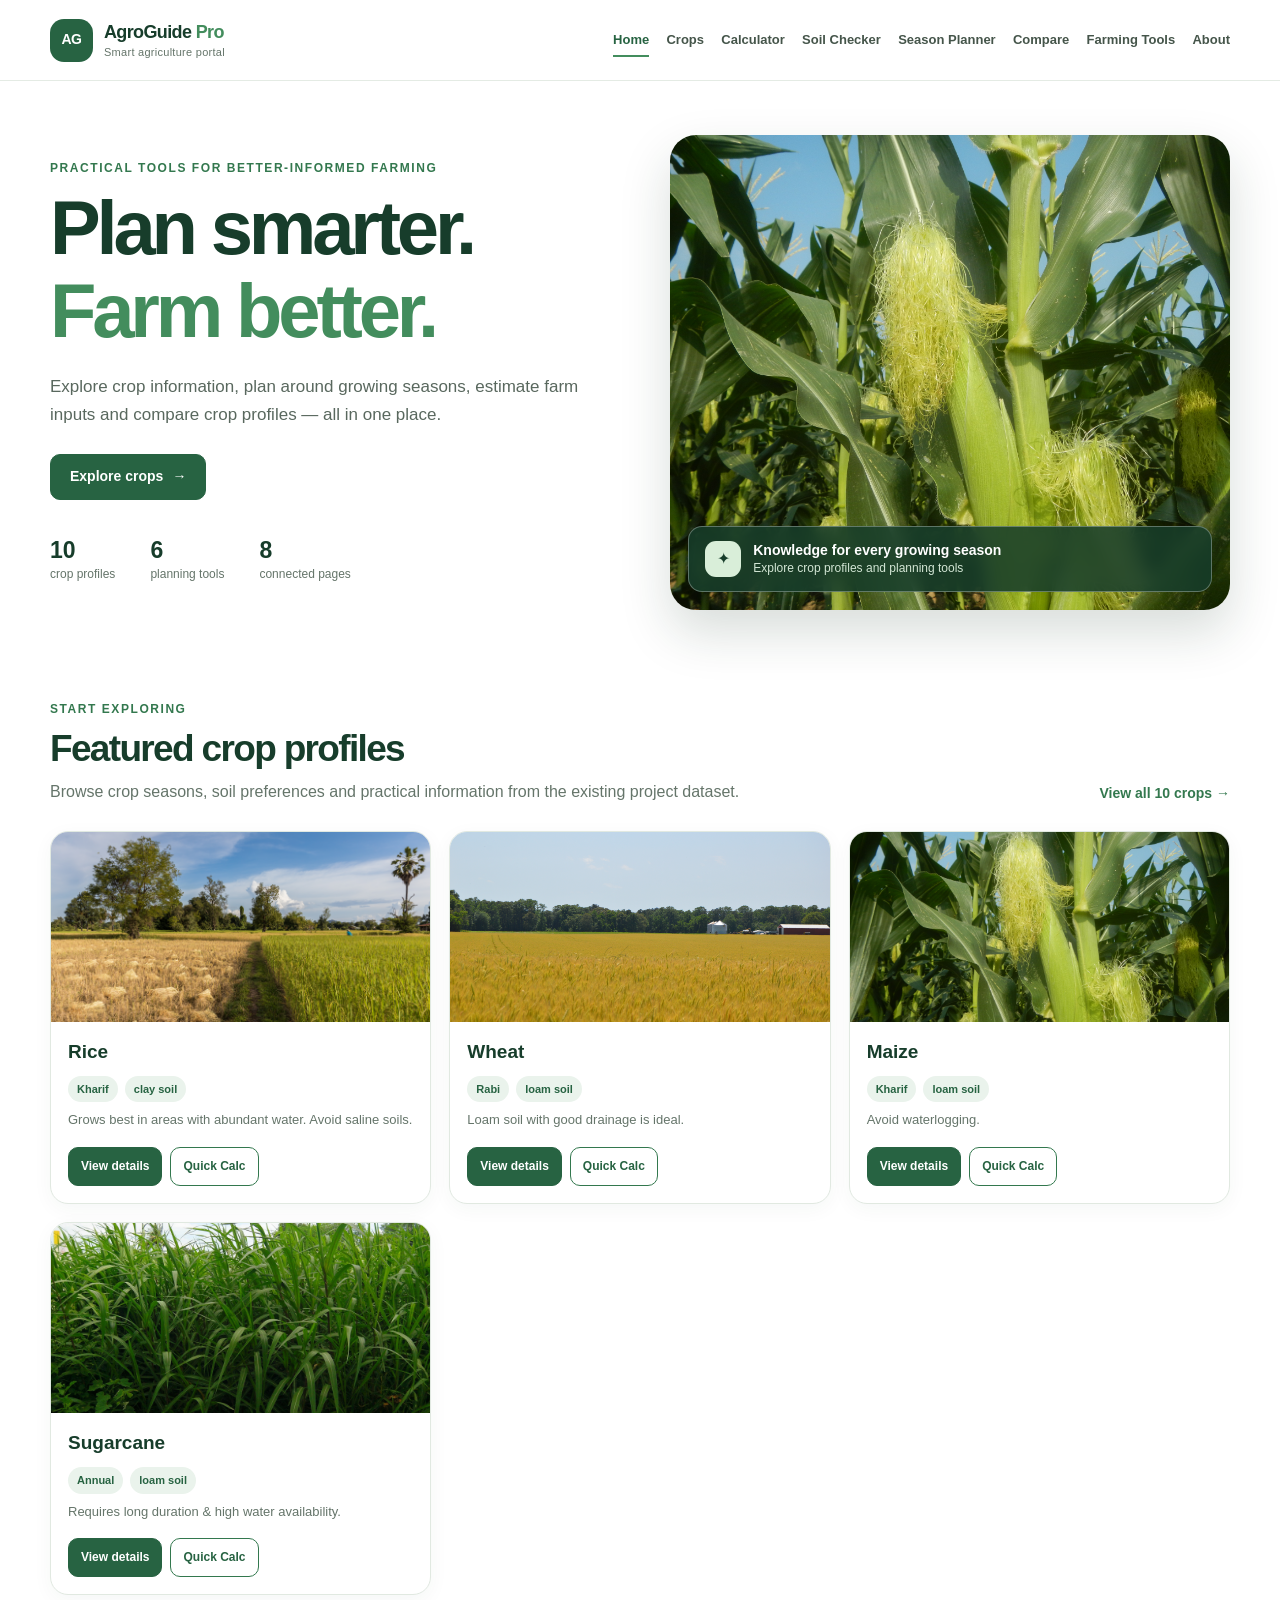
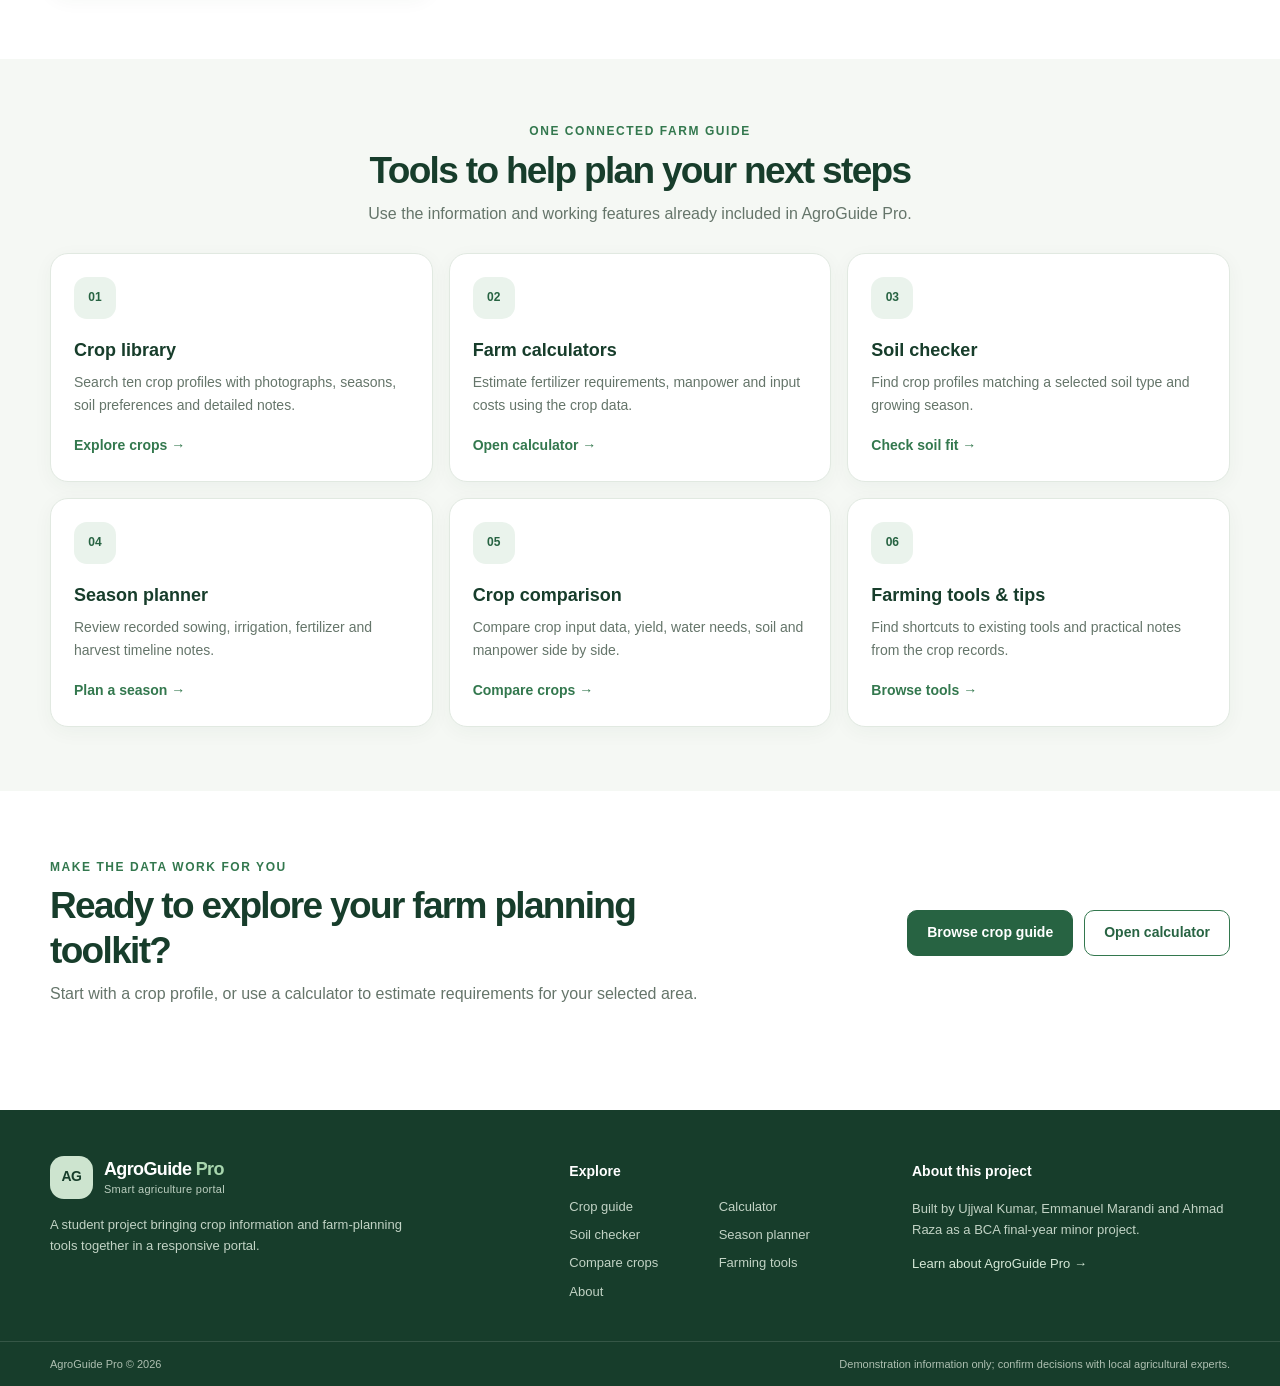
==== commit b2cd0597: "Update project team member names in About section" ====
--- a/index.html
+++ b/index.html
@@ -82,7 +82,7 @@
     <div class="container footer-main">
       <div class="footer-brand"><a class="brand" href="index.html" aria-label="AgroGuide Pro home"><span class="brand-mark" aria-hidden="true">AG</span><span class="brand-copy"><span class="brand-name">AgroGuide <span>Pro</span></span><span class="brand-tagline">Smart agriculture portal</span></span></a><p>A student project bringing crop information and farm-planning tools together in a responsive portal.</p></div>
       <div class="footer-col"><h2>Explore</h2><div class="footer-links"><a href="crops.html">Crop guide</a><a href="calculator.html">Calculator</a><a href="soil-checker.html">Soil checker</a><a href="season-planner.html">Season planner</a><a href="crop-comparison.html">Compare crops</a><a href="farming-tools.html">Farming tools</a><a href="about.html">About</a></div></div>
-      <div class="footer-col"><h2>About this project</h2><p>Built by Priyansu Kumar Soni, Harsh Kumar and Arun Kushwaha as a BCA final-year minor project.</p><a class="footer-about-link" href="about.html">Learn about AgroGuide Pro <span aria-hidden="true">&rarr;</span></a></div>
+      <div class="footer-col"><h2>About this project</h2><p>Built by Ujjwal Kumar, Emmanuel Marandi and Ahmad Raza as a BCA final-year minor project.</p><a class="footer-about-link" href="about.html">Learn about AgroGuide Pro <span aria-hidden="true">&rarr;</span></a></div>
     </div>
     <div class="footer-bottom"><div class="container"><p>AgroGuide Pro &copy; <span data-current-year>2026</span></p><p>Demonstration information only; confirm decisions with local agricultural experts.</p></div></div>
   </footer>
